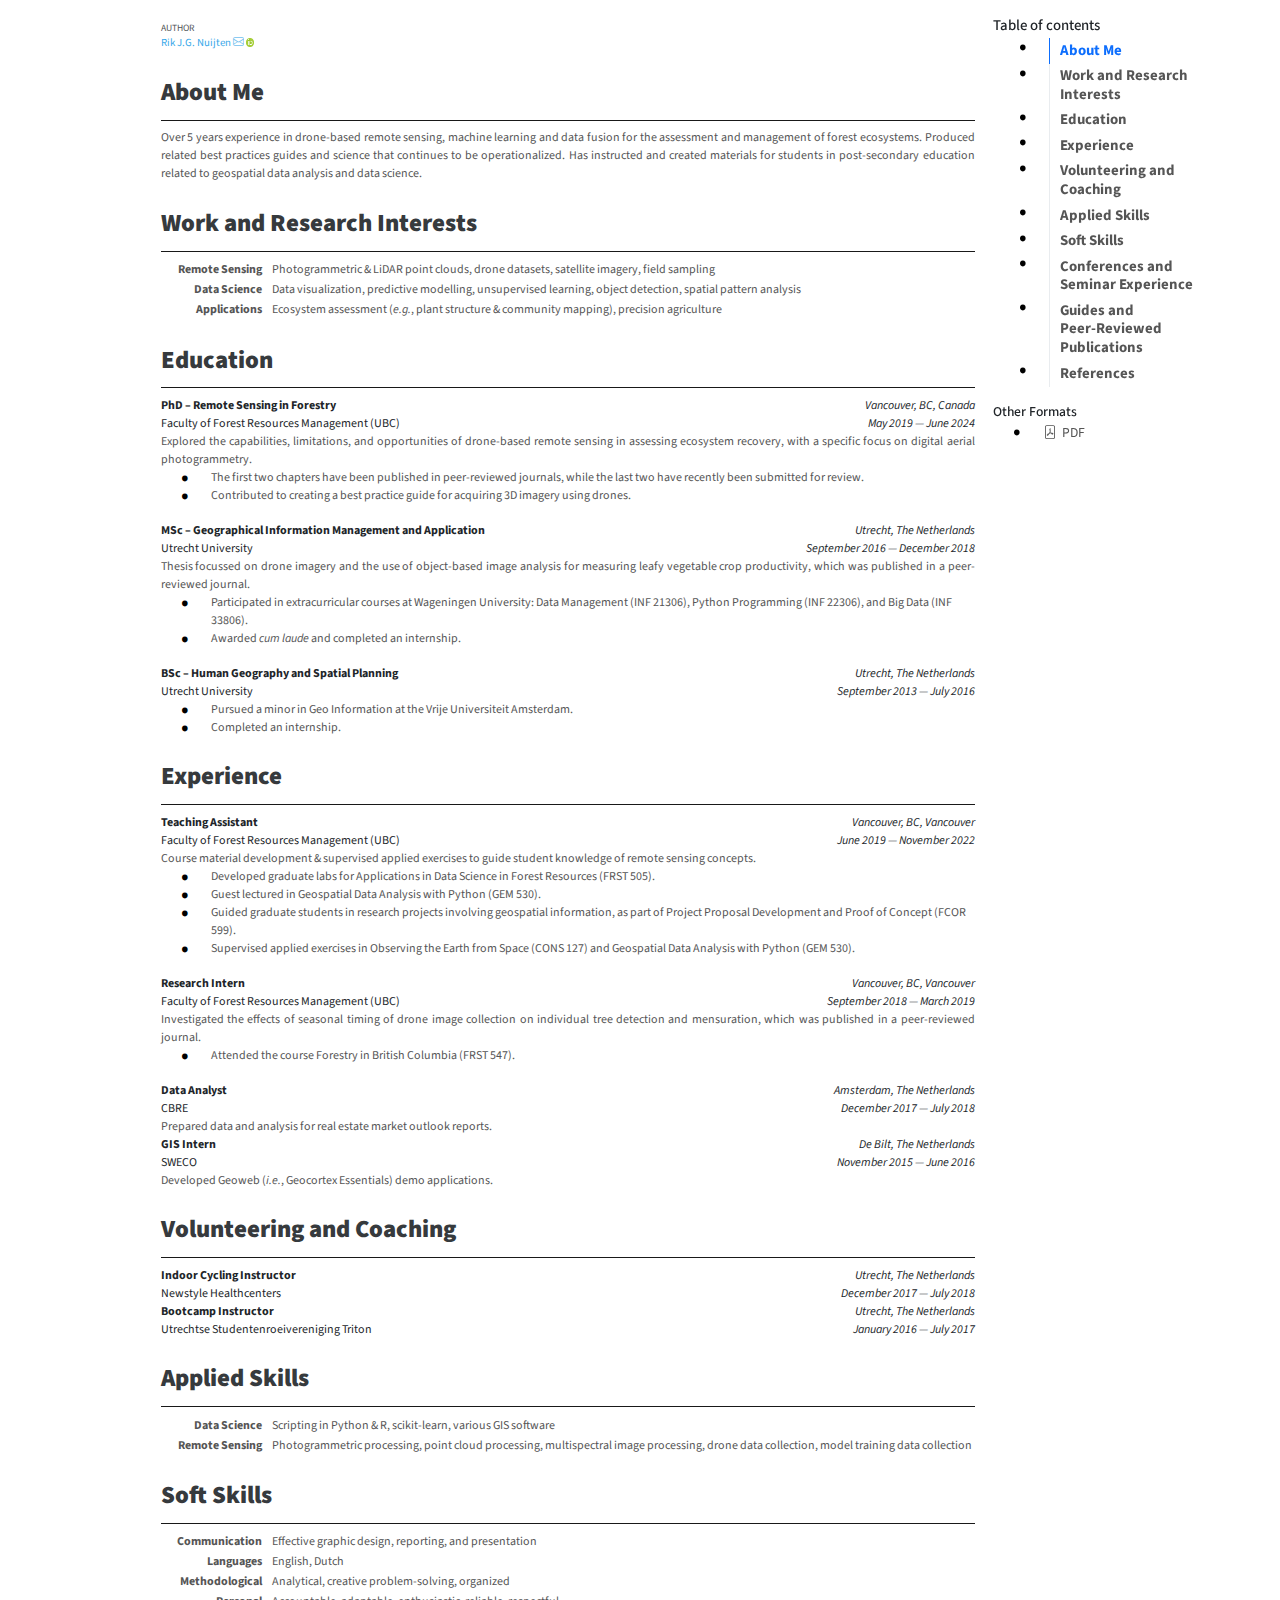
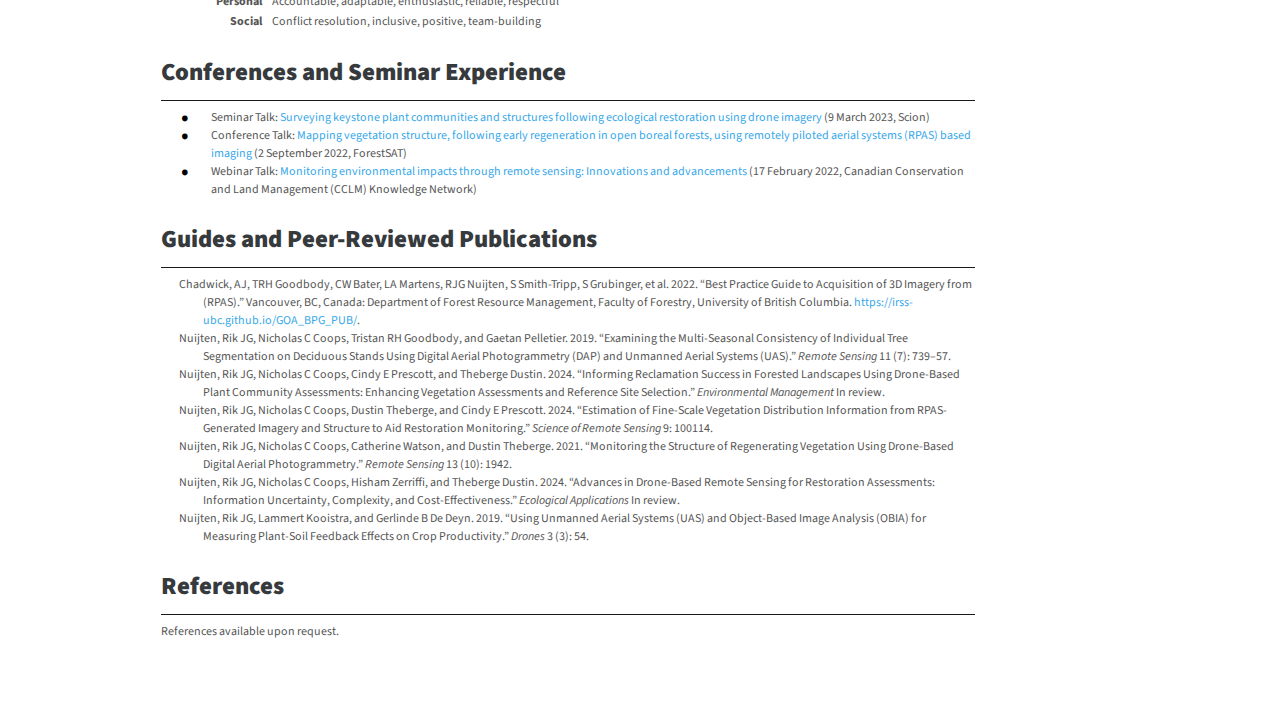
==== docs/index.html @ 220b3ab0 "Publish to Github Pages" ====
<!DOCTYPE html>
<html xmlns="http://www.w3.org/1999/xhtml" lang="en" xml:lang="en"><head>

<meta charset="utf-8">
<meta name="generator" content="quarto-1.4.551">

<meta name="viewport" content="width=device-width, initial-scale=1.0, user-scalable=yes">

<meta name="author" content="Rik J.G. Nuijten">

<title>Curriculum Vitae</title>
<style>
code{white-space: pre-wrap;}
span.smallcaps{font-variant: small-caps;}
div.columns{display: flex; gap: min(4vw, 1.5em);}
div.column{flex: auto; overflow-x: auto;}
div.hanging-indent{margin-left: 1.5em; text-indent: -1.5em;}
ul.task-list{list-style: none;}
ul.task-list li input[type="checkbox"] {
  width: 0.8em;
  margin: 0 0.8em 0.2em -1em; /* quarto-specific, see https://github.com/quarto-dev/quarto-cli/issues/4556 */ 
  vertical-align: middle;
}
/* CSS for citations */
div.csl-bib-body { }
div.csl-entry {
  clear: both;
  margin-bottom: 0em;
}
.hanging-indent div.csl-entry {
  margin-left:2em;
  text-indent:-2em;
}
div.csl-left-margin {
  min-width:2em;
  float:left;
}
div.csl-right-inline {
  margin-left:2em;
  padding-left:1em;
}
div.csl-indent {
  margin-left: 2em;
}</style>


<script src="index_files/libs/clipboard/clipboard.min.js"></script>
<script src="index_files/libs/quarto-html/quarto.js"></script>
<script src="index_files/libs/quarto-html/popper.min.js"></script>
<script src="index_files/libs/quarto-html/tippy.umd.min.js"></script>
<script src="index_files/libs/quarto-html/anchor.min.js"></script>
<link href="index_files/libs/quarto-html/tippy.css" rel="stylesheet">
<link href="index_files/libs/quarto-html/quarto-syntax-highlighting.css" rel="stylesheet" id="quarto-text-highlighting-styles">
<script src="index_files/libs/bootstrap/bootstrap.min.js"></script>
<link href="index_files/libs/bootstrap/bootstrap-icons.css" rel="stylesheet">
<link href="index_files/libs/bootstrap/bootstrap.min.css" rel="stylesheet" id="quarto-bootstrap" data-mode="light">


<link rel="stylesheet" href="cv.css">
</head>

<body>

<div id="quarto-content" class="page-columns page-rows-contents page-layout-article">
<div id="quarto-margin-sidebar" class="sidebar margin-sidebar">
  <nav id="TOC" role="doc-toc" class="toc-active">
    <h2 id="toc-title">Table of contents</h2>
   
  <ul>
  <li><a href="#about-me" id="toc-about-me" class="nav-link active" data-scroll-target="#about-me"><strong>About Me</strong></a></li>
  <li><a href="#work-and-research-interests" id="toc-work-and-research-interests" class="nav-link" data-scroll-target="#work-and-research-interests"><strong>Work and Research Interests</strong></a></li>
  <li><a href="#education" id="toc-education" class="nav-link" data-scroll-target="#education"><strong>Education</strong></a></li>
  <li><a href="#experience" id="toc-experience" class="nav-link" data-scroll-target="#experience"><strong>Experience</strong></a></li>
  <li><a href="#volunteering-and-coaching" id="toc-volunteering-and-coaching" class="nav-link" data-scroll-target="#volunteering-and-coaching"><strong>Volunteering and Coaching</strong></a></li>
  <li><a href="#applied-skills" id="toc-applied-skills" class="nav-link" data-scroll-target="#applied-skills"><strong>Applied Skills</strong></a></li>
  <li><a href="#soft-skills" id="toc-soft-skills" class="nav-link" data-scroll-target="#soft-skills"><strong>Soft Skills</strong></a></li>
  <li><a href="#conferences-and-seminar-experience" id="toc-conferences-and-seminar-experience" class="nav-link" data-scroll-target="#conferences-and-seminar-experience"><strong>Conferences and Seminar Experience</strong></a></li>
  <li><a href="#guides-and-peerreviewed-publications" id="toc-guides-and-peerreviewed-publications" class="nav-link" data-scroll-target="#guides-and-peerreviewed-publications"><strong>Guides and Peer‑Reviewed Publications</strong></a></li>
  <li><a href="#references" id="toc-references" class="nav-link" data-scroll-target="#references"><strong>References</strong></a></li>
  </ul>
<div class="quarto-alternate-formats"><h2>Other Formats</h2><ul><li><a href="index.pdf"><i class="bi bi-file-pdf"></i>PDF</a></li></ul></div></nav>
</div>
<main class="content" id="quarto-document-content">

<header id="title-block-header" class="quarto-title-block default">
<div class="quarto-title">
<h1 class="title">Curriculum Vitae</h1>
</div>



<div class="quarto-title-meta">

    <div>
    <div class="quarto-title-meta-heading">Author</div>
    <div class="quarto-title-meta-contents">
             <p><a href="https://www.linkedin.com/in/rik-nuijten/">Rik J.G. Nuijten</a> <a href="mailto:riknuijten@live.nl" class="quarto-title-author-email"><i class="bi bi-envelope"></i></a> <a href="https://orcid.org/0000-0003-3474-2224" class="quarto-title-author-orcid"> <img src="[data-uri]"></a></p>
          </div>
  </div>
    
  
    
  </div>
  


</header>


<div class="print-only contact-block">
<p><img src="svg//email.svg" alt="Email" style="height:10px;"> <a href="mailto:riknuijten@live.nl">riknuijten@live.nl</a> <span style="margin: 0 5px;">|</span> <img src="svg//phone.svg" alt="Phone" style="height:10px;"> +31 655773010 <span style="margin: 0 5px;">|</span> <img src="svg//orcid.svg" alt="ORCID" style="height:10px;"> <a href="https://orcid.org/0000-0003-3474-2224">0000-0003-3474-2224</a> <span style="margin: 0 5px;">|</span> <img src="svg//linkedin.svg" alt="LinkedIn" style="height:10px;"> <a href="https://www.linkedin.com/in/rik-nuijten/">rik-nuijten</a></p>
</div>
<section id="about-me" class="level3">
<h3 class="anchored" data-anchor-id="about-me"><strong>About Me</strong></h3>
<p><span style="color:#555555;">Over 5 years experience in drone-based remote sensing, machine learning and data fusion for the assessment and management of forest ecosystems. Produced related best practices guides and science that continues to be operationalized. Has instructed and created materials for students in post-secondary education related to geospatial data analysis and data science.</span></p>
</section>
<section id="work-and-research-interests" class="level3">
<h3 class="anchored" data-anchor-id="work-and-research-interests"><strong>Work and Research Interests</strong></h3>
<table>
<colgroup>
<col style="width: 110px;">
<col style="width: auto;">
</colgroup>
<tbody><tr>
<td>
<strong>Remote Sensing</strong>&nbsp;&nbsp;&nbsp;&nbsp;
</td>
<td>
Photogrammetric &amp; LiDAR point clouds, drone datasets, satellite imagery, field sampling
</td>
</tr>
<tr>
<td>
<strong>Data Science</strong>&nbsp;&nbsp;&nbsp;&nbsp;
</td>
<td>
Data visualization, predictive modelling, unsupervised learning, object detection, spatial pattern analysis
</td>
</tr>
<tr>
<td>
<strong>Applications</strong>&nbsp;&nbsp;&nbsp;&nbsp;
</td>
<td>
Ecosystem assessment (<em>e.g.</em>, plant structure &amp; community mapping), precision agriculture
</td>
</tr>
</tbody></table>
</section>
<section id="education" class="level3">
<h3 class="anchored" data-anchor-id="education"><strong>Education</strong></h3>
<p><strong>PhD – Remote Sensing in Forestry</strong> <span class="cvloc"><em>Vancouver, BC, Canada</em></span> <br> Faculty of Forest Resources Management (UBC) <span class="cvdate"><em>May 2019 — June 2024</em></span></p>
<p><span style="color:#555555;">Explored the capabilities, limitations, and opportunities of drone-based remote sensing in assessing ecosystem recovery, with a specific focus on digital aerial photogrammetry.</span></p>
<ul>
<li>The first two chapters have been published in peer-reviewed journals, while the last two have recently been submitted for review.</li>
<li>Contributed to creating a best practice guide for acquiring 3D imagery using drones.</li>
</ul>
<p><strong>MSc – Geographical Information Management and Application</strong> <span class="cvloc"><em>Utrecht, The Netherlands</em></span> <br> Utrecht University <span class="cvdate"><em>September 2016 — December 2018</em></span></p>
<p><span style="color:#555555;">Thesis focussed on drone imagery and the use of object-based image analysis for measuring leafy vegetable crop productivity, which was published in a peer-reviewed journal.</span></p>
<ul>
<li>Participated in extracurricular courses at Wageningen University: Data Management (INF 21306), Python Programming (INF 22306), and Big Data (INF 33806).</li>
<li>Awarded <em>cum laude</em> and completed an internship.</li>
</ul>
<p><strong>BSc – Human Geography and Spatial Planning</strong> <span class="cvloc"><em>Utrecht, The Netherlands</em></span><br> Utrecht University <span class="cvdate"><em>September 2013 — July 2016</em></span></p>
<ul>
<li>Pursued a minor in Geo Information at the Vrije Universiteit Amsterdam.</li>
<li>Completed an internship.</li>
</ul>
</section>
<section id="experience" class="level3" style="page-break-before: always">
<h3 style="page-break-before: always" class="anchored" data-anchor-id="experience"><strong>Experience</strong></h3>
<p><strong>Teaching Assistant</strong> <span class="cvloc"><em>Vancouver, BC, Vancouver</em></span> <br> Faculty of Forest Resources Management (UBC) <span class="cvdate"><em>June 2019 — November 2022</em></span></p>
<p><span style="color:#555555;">Course material development &amp; supervised applied exercises to guide student knowledge of remote sensing concepts.</span></p>
<ul>
<li>Developed graduate labs for Applications in Data Science in Forest Resources (FRST 505).</li>
<li>Guest lectured in Geospatial Data Analysis with Python (GEM 530).</li>
<li>Guided graduate students in research projects involving geospatial information, as part of Project Proposal Development and Proof of Concept (FCOR 599).</li>
<li>Supervised applied exercises in Observing the Earth from Space (CONS 127) and Geospatial Data Analysis with Python (GEM 530).</li>
</ul>
<p><strong>Research Intern</strong> <span class="cvloc"><em>Vancouver, BC, Vancouver</em></span> <br> Faculty of Forest Resources Management (UBC) <span class="cvdate"><em>September 2018 — March 2019</em></span></p>
<p><span style="color:#555555;">Investigated the effects of seasonal timing of drone image collection on individual tree detection and mensuration, which was published in a peer-reviewed journal.</span></p>
<ul>
<li>Attended the course Forestry in British Columbia (FRST 547).</li>
</ul>
<p><strong>Data Analyst</strong> <span class="cvloc"><em>Amsterdam, The Netherlands</em></span> <br> CBRE <span class="cvdate"><em>December 2017 — July 2018</em></span></p>
<p><span style="color:#555555;">Prepared data and analysis for real estate market outlook reports.</span></p>
<p><strong>GIS Intern</strong> <span class="cvloc"><em>De Bilt, The Netherlands</em></span> <br> SWECO <span class="cvdate"><em>November 2015 — June 2016</em></span></p>
<p><span style="color:#555555;">Developed Geoweb (<em>i.e.</em>, Geocortex Essentials) demo applications.</span></p>
</section>
<section id="volunteering-and-coaching" class="level3">
<h3 class="anchored" data-anchor-id="volunteering-and-coaching"><strong>Volunteering and Coaching</strong></h3>
<p><strong>Indoor Cycling Instructor</strong> <span class="cvloc"><em>Utrecht, The Netherlands</em></span> <br> Newstyle Healthcenters <span class="cvdate"><em>December 2017 — July 2018</em></span></p>
<p><strong>Bootcamp Instructor</strong> <span class="cvloc"><em>Utrecht, The Netherlands</em></span> <br> Utrechtse Studentenroeivereniging Triton <span class="cvdate"><em>January 2016 — July 2017</em></span></p>
</section>
<section id="applied-skills" class="level3">
<h3 class="anchored" data-anchor-id="applied-skills"><strong>Applied Skills</strong></h3>
<table>
<colgroup>
<col style="width: 110px;">
<col style="width: auto;">
</colgroup>
<tbody><tr>
<td>
<strong>Data Science</strong>&nbsp;&nbsp;&nbsp;&nbsp;
</td>
<td>
Scripting in Python &amp; R, scikit-learn, various GIS software
</td>
</tr>
<tr>
<td>
<strong>Remote Sensing</strong>&nbsp;&nbsp;&nbsp;&nbsp;
</td>
<td>
Photogrammetric processing, point cloud processing, multispectral image processing, drone data collection, model training data collection
</td>
</tr>
</tbody></table>
</section>
<section id="soft-skills" class="level3">
<h3 class="anchored" data-anchor-id="soft-skills"><strong>Soft Skills</strong></h3>
<table>
<colgroup>
<col style="width: 110px;">
<col style="width: auto;">
</colgroup>
<tbody><tr>
<td>
<strong>Communication</strong>&nbsp;&nbsp;&nbsp;&nbsp;
</td>
<td>
Effective graphic design, reporting, and presentation
</td>
</tr>
<tr>
<td>
<strong>Languages</strong>&nbsp;&nbsp;&nbsp;&nbsp;
</td>
<td>
English, Dutch
</td>
</tr>
<tr>
<td>
<strong>Methodological</strong>&nbsp;&nbsp;&nbsp;&nbsp;
</td>
<td>
Analytical, creative problem-solving, organized
</td>
</tr>
<tr>
<td>
<strong>Personal</strong>&nbsp;&nbsp;&nbsp;&nbsp;
</td>
<td>
Accountable, adaptable, enthusiastic, reliable, respectful
</td>
</tr>
<tr>
<td>
<strong>Social</strong>&nbsp;&nbsp;&nbsp;&nbsp;
</td>
<td>
Conflict resolution, inclusive, positive, team-building
</td>
</tr>
</tbody></table>
</section>
<section id="conferences-and-seminar-experience" class="level3" style="page-break-before: always">
<h3 style="page-break-before: always" class="anchored" data-anchor-id="conferences-and-seminar-experience"><strong>Conferences and Seminar Experience</strong></h3>
<ul>
<li>Seminar Talk: <a href="">Surveying keystone plant communities and structures following ecological restoration using drone imagery</a> (9 March 2023, Scion)</li>
<li>Conference Talk: <a href="https://lcluc.umd.edu/sites/default/files/9th%20ForestSAT%202022%20Conference%20Berlin%2C%20Germany%20-%20ConfTool%20Pro%20Printout.pdf">Mapping vegetation structure, following early regeneration in open boreal forests, using remotely piloted aerial systems (RPAS) based imaging</a> (2 September 2022, ForestSAT)</li>
<li>Webinar Talk: <a href="https://www.cclmportal.ca/resource/cclm-webinar-monitoring-environmental-impacts-through-remote-sensing-innovations-and">Monitoring environmental impacts through remote sensing: Innovations and advancements</a> (17 February 2022, Canadian Conservation and Land Management (CCLM) Knowledge Network)</li>
</ul>
</section>
<section id="guides-and-peerreviewed-publications" class="level3">
<h3 class="anchored" data-anchor-id="guides-and-peerreviewed-publications"><strong>Guides and Peer‑Reviewed Publications</strong></h3>
<div id="refs" class="references csl-bib-body hanging-indent" data-entry-spacing="0" role="list">
<div id="ref-chadwick_best_2022" class="csl-entry" role="listitem">
Chadwick, AJ, TRH Goodbody, CW Bater, LA Martens, RJG Nuijten, S Smith-Tripp, S Grubinger, et al. 2022. <span>“Best Practice Guide to Acquisition of 3D Imagery from (RPAS).”</span> Vancouver, BC, Canada: Department of Forest Resource Management, Faculty of Forestry, University of British Columbia. <a href="https://irss-ubc.github.io/GOA_BPG_PUB/">https://irss-ubc.github.io/GOA_BPG_PUB/</a>.
</div>
<div id="ref-nuijten_examining_2019" class="csl-entry" role="listitem">
Nuijten, Rik JG, Nicholas C Coops, Tristan RH Goodbody, and Gaetan Pelletier. 2019. <span>“Examining the Multi-Seasonal Consistency of Individual Tree Segmentation on Deciduous Stands Using Digital Aerial Photogrammetry (DAP) and Unmanned Aerial Systems (UAS).”</span> <em>Remote Sensing</em> 11 (7): 739–57.
</div>
<div id="ref-nuijten_informing_2024" class="csl-entry" role="listitem">
Nuijten, Rik JG, Nicholas C Coops, Cindy E Prescott, and Theberge Dustin. 2024. <span>“Informing Reclamation Success in Forested Landscapes Using Drone-Based Plant Community Assessments: Enhancing Vegetation Assessments and Reference Site Selection.”</span> <em>Environmental Management</em> In review.
</div>
<div id="ref-nuijten_estimation_2024" class="csl-entry" role="listitem">
Nuijten, Rik JG, Nicholas C Coops, Dustin Theberge, and Cindy E Prescott. 2024. <span>“Estimation of Fine-Scale Vegetation Distribution Information from RPAS-Generated Imagery and Structure to Aid Restoration Monitoring.”</span> <em>Science of Remote Sensing</em> 9: 100114.
</div>
<div id="ref-nuijten_monitoring_2021" class="csl-entry" role="listitem">
Nuijten, Rik JG, Nicholas C Coops, Catherine Watson, and Dustin Theberge. 2021. <span>“Monitoring the Structure of Regenerating Vegetation Using Drone-Based Digital Aerial Photogrammetry.”</span> <em>Remote Sensing</em> 13 (10): 1942.
</div>
<div id="ref-nuijten_advances_2024" class="csl-entry" role="listitem">
Nuijten, Rik JG, Nicholas C Coops, Hisham Zerriffi, and Theberge Dustin. 2024. <span>“Advances in Drone-Based Remote Sensing for Restoration Assessments: Information Uncertainty, Complexity, and Cost-Effectiveness.”</span> <em>Ecological Applications</em> In review.
</div>
<div id="ref-nuijten_using_2019" class="csl-entry" role="listitem">
Nuijten, Rik JG, Lammert Kooistra, and Gerlinde B De Deyn. 2019. <span>“Using Unmanned Aerial Systems (UAS) and Object-Based Image Analysis (OBIA) for Measuring Plant-Soil Feedback Effects on Crop Productivity.”</span> <em>Drones</em> 3 (3): 54.
</div>
</div>
</section>
<section id="references" class="level3">
<h3 class="anchored" data-anchor-id="references"><strong>References</strong></h3>
<p><span style="color:#555555;">References available upon request.</span></p>
</section>

</main>
<!-- /main column -->
<script id="quarto-html-after-body" type="application/javascript">
window.document.addEventListener("DOMContentLoaded", function (event) {
  const toggleBodyColorMode = (bsSheetEl) => {
    const mode = bsSheetEl.getAttribute("data-mode");
    const bodyEl = window.document.querySelector("body");
    if (mode === "dark") {
      bodyEl.classList.add("quarto-dark");
      bodyEl.classList.remove("quarto-light");
    } else {
      bodyEl.classList.add("quarto-light");
      bodyEl.classList.remove("quarto-dark");
    }
  }
  const toggleBodyColorPrimary = () => {
    const bsSheetEl = window.document.querySelector("link#quarto-bootstrap");
    if (bsSheetEl) {
      toggleBodyColorMode(bsSheetEl);
    }
  }
  toggleBodyColorPrimary();  
  const icon = "";
  const anchorJS = new window.AnchorJS();
  anchorJS.options = {
    placement: 'right',
    icon: icon
  };
  anchorJS.add('.anchored');
  const isCodeAnnotation = (el) => {
    for (const clz of el.classList) {
      if (clz.startsWith('code-annotation-')) {                     
        return true;
      }
    }
    return false;
  }
  const clipboard = new window.ClipboardJS('.code-copy-button', {
    text: function(trigger) {
      const codeEl = trigger.previousElementSibling.cloneNode(true);
      for (const childEl of codeEl.children) {
        if (isCodeAnnotation(childEl)) {
          childEl.remove();
        }
      }
      return codeEl.innerText;
    }
  });
  clipboard.on('success', function(e) {
    // button target
    const button = e.trigger;
    // don't keep focus
    button.blur();
    // flash "checked"
    button.classList.add('code-copy-button-checked');
    var currentTitle = button.getAttribute("title");
    button.setAttribute("title", "Copied!");
    let tooltip;
    if (window.bootstrap) {
      button.setAttribute("data-bs-toggle", "tooltip");
      button.setAttribute("data-bs-placement", "left");
      button.setAttribute("data-bs-title", "Copied!");
      tooltip = new bootstrap.Tooltip(button, 
        { trigger: "manual", 
          customClass: "code-copy-button-tooltip",
          offset: [0, -8]});
      tooltip.show();    
    }
    setTimeout(function() {
      if (tooltip) {
        tooltip.hide();
        button.removeAttribute("data-bs-title");
        button.removeAttribute("data-bs-toggle");
        button.removeAttribute("data-bs-placement");
      }
      button.setAttribute("title", currentTitle);
      button.classList.remove('code-copy-button-checked');
    }, 1000);
    // clear code selection
    e.clearSelection();
  });
    var localhostRegex = new RegExp(/^(?:http|https):\/\/localhost\:?[0-9]*\//);
    var mailtoRegex = new RegExp(/^mailto:/);
      var filterRegex = new RegExp('/' + window.location.host + '/');
    var isInternal = (href) => {
        return filterRegex.test(href) || localhostRegex.test(href) || mailtoRegex.test(href);
    }
    // Inspect non-navigation links and adorn them if external
 	var links = window.document.querySelectorAll('a[href]:not(.nav-link):not(.navbar-brand):not(.toc-action):not(.sidebar-link):not(.sidebar-item-toggle):not(.pagination-link):not(.no-external):not([aria-hidden]):not(.dropdown-item):not(.quarto-navigation-tool)');
    for (var i=0; i<links.length; i++) {
      const link = links[i];
      if (!isInternal(link.href)) {
        // undo the damage that might have been done by quarto-nav.js in the case of
        // links that we want to consider external
        if (link.dataset.originalHref !== undefined) {
          link.href = link.dataset.originalHref;
        }
      }
    }
  function tippyHover(el, contentFn, onTriggerFn, onUntriggerFn) {
    const config = {
      allowHTML: true,
      maxWidth: 500,
      delay: 100,
      arrow: false,
      appendTo: function(el) {
          return el.parentElement;
      },
      interactive: true,
      interactiveBorder: 10,
      theme: 'quarto',
      placement: 'bottom-start',
    };
    if (contentFn) {
      config.content = contentFn;
    }
    if (onTriggerFn) {
      config.onTrigger = onTriggerFn;
    }
    if (onUntriggerFn) {
      config.onUntrigger = onUntriggerFn;
    }
    window.tippy(el, config); 
  }
  const noterefs = window.document.querySelectorAll('a[role="doc-noteref"]');
  for (var i=0; i<noterefs.length; i++) {
    const ref = noterefs[i];
    tippyHover(ref, function() {
      // use id or data attribute instead here
      let href = ref.getAttribute('data-footnote-href') || ref.getAttribute('href');
      try { href = new URL(href).hash; } catch {}
      const id = href.replace(/^#\/?/, "");
      const note = window.document.getElementById(id);
      if (note) {
        return note.innerHTML;
      } else {
        return "";
      }
    });
  }
  const xrefs = window.document.querySelectorAll('a.quarto-xref');
  const processXRef = (id, note) => {
    // Strip column container classes
    const stripColumnClz = (el) => {
      el.classList.remove("page-full", "page-columns");
      if (el.children) {
        for (const child of el.children) {
          stripColumnClz(child);
        }
      }
    }
    stripColumnClz(note)
    if (id === null || id.startsWith('sec-')) {
      // Special case sections, only their first couple elements
      const container = document.createElement("div");
      if (note.children && note.children.length > 2) {
        container.appendChild(note.children[0].cloneNode(true));
        for (let i = 1; i < note.children.length; i++) {
          const child = note.children[i];
          if (child.tagName === "P" && child.innerText === "") {
            continue;
          } else {
            container.appendChild(child.cloneNode(true));
            break;
          }
        }
        if (window.Quarto?.typesetMath) {
          window.Quarto.typesetMath(container);
        }
        return container.innerHTML
      } else {
        if (window.Quarto?.typesetMath) {
          window.Quarto.typesetMath(note);
        }
        return note.innerHTML;
      }
    } else {
      // Remove any anchor links if they are present
      const anchorLink = note.querySelector('a.anchorjs-link');
      if (anchorLink) {
        anchorLink.remove();
      }
      if (window.Quarto?.typesetMath) {
        window.Quarto.typesetMath(note);
      }
      // TODO in 1.5, we should make sure this works without a callout special case
      if (note.classList.contains("callout")) {
        return note.outerHTML;
      } else {
        return note.innerHTML;
      }
    }
  }
  for (var i=0; i<xrefs.length; i++) {
    const xref = xrefs[i];
    tippyHover(xref, undefined, function(instance) {
      instance.disable();
      let url = xref.getAttribute('href');
      let hash = undefined; 
      if (url.startsWith('#')) {
        hash = url;
      } else {
        try { hash = new URL(url).hash; } catch {}
      }
      if (hash) {
        const id = hash.replace(/^#\/?/, "");
        const note = window.document.getElementById(id);
        if (note !== null) {
          try {
            const html = processXRef(id, note.cloneNode(true));
            instance.setContent(html);
          } finally {
            instance.enable();
            instance.show();
          }
        } else {
          // See if we can fetch this
          fetch(url.split('#')[0])
          .then(res => res.text())
          .then(html => {
            const parser = new DOMParser();
            const htmlDoc = parser.parseFromString(html, "text/html");
            const note = htmlDoc.getElementById(id);
            if (note !== null) {
              const html = processXRef(id, note);
              instance.setContent(html);
            } 
          }).finally(() => {
            instance.enable();
            instance.show();
          });
        }
      } else {
        // See if we can fetch a full url (with no hash to target)
        // This is a special case and we should probably do some content thinning / targeting
        fetch(url)
        .then(res => res.text())
        .then(html => {
          const parser = new DOMParser();
          const htmlDoc = parser.parseFromString(html, "text/html");
          const note = htmlDoc.querySelector('main.content');
          if (note !== null) {
            // This should only happen for chapter cross references
            // (since there is no id in the URL)
            // remove the first header
            if (note.children.length > 0 && note.children[0].tagName === "HEADER") {
              note.children[0].remove();
            }
            const html = processXRef(null, note);
            instance.setContent(html);
          } 
        }).finally(() => {
          instance.enable();
          instance.show();
        });
      }
    }, function(instance) {
    });
  }
      let selectedAnnoteEl;
      const selectorForAnnotation = ( cell, annotation) => {
        let cellAttr = 'data-code-cell="' + cell + '"';
        let lineAttr = 'data-code-annotation="' +  annotation + '"';
        const selector = 'span[' + cellAttr + '][' + lineAttr + ']';
        return selector;
      }
      const selectCodeLines = (annoteEl) => {
        const doc = window.document;
        const targetCell = annoteEl.getAttribute("data-target-cell");
        const targetAnnotation = annoteEl.getAttribute("data-target-annotation");
        const annoteSpan = window.document.querySelector(selectorForAnnotation(targetCell, targetAnnotation));
        const lines = annoteSpan.getAttribute("data-code-lines").split(",");
        const lineIds = lines.map((line) => {
          return targetCell + "-" + line;
        })
        let top = null;
        let height = null;
        let parent = null;
        if (lineIds.length > 0) {
            //compute the position of the single el (top and bottom and make a div)
            const el = window.document.getElementById(lineIds[0]);
            top = el.offsetTop;
            height = el.offsetHeight;
            parent = el.parentElement.parentElement;
          if (lineIds.length > 1) {
            const lastEl = window.document.getElementById(lineIds[lineIds.length - 1]);
            const bottom = lastEl.offsetTop + lastEl.offsetHeight;
            height = bottom - top;
          }
          if (top !== null && height !== null && parent !== null) {
            // cook up a div (if necessary) and position it 
            let div = window.document.getElementById("code-annotation-line-highlight");
            if (div === null) {
              div = window.document.createElement("div");
              div.setAttribute("id", "code-annotation-line-highlight");
              div.style.position = 'absolute';
              parent.appendChild(div);
            }
            div.style.top = top - 2 + "px";
            div.style.height = height + 4 + "px";
            div.style.left = 0;
            let gutterDiv = window.document.getElementById("code-annotation-line-highlight-gutter");
            if (gutterDiv === null) {
              gutterDiv = window.document.createElement("div");
              gutterDiv.setAttribute("id", "code-annotation-line-highlight-gutter");
              gutterDiv.style.position = 'absolute';
              const codeCell = window.document.getElementById(targetCell);
              const gutter = codeCell.querySelector('.code-annotation-gutter');
              gutter.appendChild(gutterDiv);
            }
            gutterDiv.style.top = top - 2 + "px";
            gutterDiv.style.height = height + 4 + "px";
          }
          selectedAnnoteEl = annoteEl;
        }
      };
      const unselectCodeLines = () => {
        const elementsIds = ["code-annotation-line-highlight", "code-annotation-line-highlight-gutter"];
        elementsIds.forEach((elId) => {
          const div = window.document.getElementById(elId);
          if (div) {
            div.remove();
          }
        });
        selectedAnnoteEl = undefined;
      };
        // Handle positioning of the toggle
    window.addEventListener(
      "resize",
      throttle(() => {
        elRect = undefined;
        if (selectedAnnoteEl) {
          selectCodeLines(selectedAnnoteEl);
        }
      }, 10)
    );
    function throttle(fn, ms) {
    let throttle = false;
    let timer;
      return (...args) => {
        if(!throttle) { // first call gets through
            fn.apply(this, args);
            throttle = true;
        } else { // all the others get throttled
            if(timer) clearTimeout(timer); // cancel #2
            timer = setTimeout(() => {
              fn.apply(this, args);
              timer = throttle = false;
            }, ms);
        }
      };
    }
      // Attach click handler to the DT
      const annoteDls = window.document.querySelectorAll('dt[data-target-cell]');
      for (const annoteDlNode of annoteDls) {
        annoteDlNode.addEventListener('click', (event) => {
          const clickedEl = event.target;
          if (clickedEl !== selectedAnnoteEl) {
            unselectCodeLines();
            const activeEl = window.document.querySelector('dt[data-target-cell].code-annotation-active');
            if (activeEl) {
              activeEl.classList.remove('code-annotation-active');
            }
            selectCodeLines(clickedEl);
            clickedEl.classList.add('code-annotation-active');
          } else {
            // Unselect the line
            unselectCodeLines();
            clickedEl.classList.remove('code-annotation-active');
          }
        });
      }
  const findCites = (el) => {
    const parentEl = el.parentElement;
    if (parentEl) {
      const cites = parentEl.dataset.cites;
      if (cites) {
        return {
          el,
          cites: cites.split(' ')
        };
      } else {
        return findCites(el.parentElement)
      }
    } else {
      return undefined;
    }
  };
  var bibliorefs = window.document.querySelectorAll('a[role="doc-biblioref"]');
  for (var i=0; i<bibliorefs.length; i++) {
    const ref = bibliorefs[i];
    const citeInfo = findCites(ref);
    if (citeInfo) {
      tippyHover(citeInfo.el, function() {
        var popup = window.document.createElement('div');
        citeInfo.cites.forEach(function(cite) {
          var citeDiv = window.document.createElement('div');
          citeDiv.classList.add('hanging-indent');
          citeDiv.classList.add('csl-entry');
          var biblioDiv = window.document.getElementById('ref-' + cite);
          if (biblioDiv) {
            citeDiv.innerHTML = biblioDiv.innerHTML;
          }
          popup.appendChild(citeDiv);
        });
        return popup.innerHTML;
      });
    }
  }
});
</script>
</div> <!-- /content -->




</body></html>
---- docs/index_files/libs/quarto-html/tippy.css ----
.tippy-box[data-animation=fade][data-state=hidden]{opacity:0}[data-tippy-root]{max-width:calc(100vw - 10px)}.tippy-box{position:relative;background-color:#333;color:#fff;border-radius:4px;font-size:14px;line-height:1.4;white-space:normal;outline:0;transition-property:transform,visibility,opacity}.tippy-box[data-placement^=top]>.tippy-arrow{bottom:0}.tippy-box[data-placement^=top]>.tippy-arrow:before{bottom:-7px;left:0;border-width:8px 8px 0;border-top-color:initial;transform-origin:center top}.tippy-box[data-placement^=bottom]>.tippy-arrow{top:0}.tippy-box[data-placement^=bottom]>.tippy-arrow:before{top:-7px;left:0;border-width:0 8px 8px;border-bottom-color:initial;transform-origin:center bottom}.tippy-box[data-placement^=left]>.tippy-arrow{right:0}.tippy-box[data-placement^=left]>.tippy-arrow:before{border-width:8px 0 8px 8px;border-left-color:initial;right:-7px;transform-origin:center left}.tippy-box[data-placement^=right]>.tippy-arrow{left:0}.tippy-box[data-placement^=right]>.tippy-arrow:before{left:-7px;border-width:8px 8px 8px 0;border-right-color:initial;transform-origin:center right}.tippy-box[data-inertia][data-state=visible]{transition-timing-function:cubic-bezier(.54,1.5,.38,1.11)}.tippy-arrow{width:16px;height:16px;color:#333}.tippy-arrow:before{content:"";position:absolute;border-color:transparent;border-style:solid}.tippy-content{position:relative;padding:5px 9px;z-index:1}
---- docs/index_files/libs/quarto-html/quarto-syntax-highlighting.css ----
/* quarto syntax highlight colors */
:root {
  --quarto-hl-ot-color: #003B4F;
  --quarto-hl-at-color: #657422;
  --quarto-hl-ss-color: #20794D;
  --quarto-hl-an-color: #5E5E5E;
  --quarto-hl-fu-color: #4758AB;
  --quarto-hl-st-color: #20794D;
  --quarto-hl-cf-color: #003B4F;
  --quarto-hl-op-color: #5E5E5E;
  --quarto-hl-er-color: #AD0000;
  --quarto-hl-bn-color: #AD0000;
  --quarto-hl-al-color: #AD0000;
  --quarto-hl-va-color: #111111;
  --quarto-hl-bu-color: inherit;
  --quarto-hl-ex-color: inherit;
  --quarto-hl-pp-color: #AD0000;
  --quarto-hl-in-color: #5E5E5E;
  --quarto-hl-vs-color: #20794D;
  --quarto-hl-wa-color: #5E5E5E;
  --quarto-hl-do-color: #5E5E5E;
  --quarto-hl-im-color: #00769E;
  --quarto-hl-ch-color: #20794D;
  --quarto-hl-dt-color: #AD0000;
  --quarto-hl-fl-color: #AD0000;
  --quarto-hl-co-color: #5E5E5E;
  --quarto-hl-cv-color: #5E5E5E;
  --quarto-hl-cn-color: #8f5902;
  --quarto-hl-sc-color: #5E5E5E;
  --quarto-hl-dv-color: #AD0000;
  --quarto-hl-kw-color: #003B4F;
}

/* other quarto variables */
:root {
  --quarto-font-monospace: SFMono-Regular, Menlo, Monaco, Consolas, "Liberation Mono", "Courier New", monospace;
}

pre > code.sourceCode > span {
  color: #003B4F;
}

code span {
  color: #003B4F;
}

code.sourceCode > span {
  color: #003B4F;
}

div.sourceCode,
div.sourceCode pre.sourceCode {
  color: #003B4F;
}

code span.ot {
  color: #003B4F;
  font-style: inherit;
}

code span.at {
  color: #657422;
  font-style: inherit;
}

code span.ss {
  color: #20794D;
  font-style: inherit;
}

code span.an {
  color: #5E5E5E;
  font-style: inherit;
}

code span.fu {
  color: #4758AB;
  font-style: inherit;
}

code span.st {
  color: #20794D;
  font-style: inherit;
}

code span.cf {
  color: #003B4F;
  font-style: inherit;
}

code span.op {
  color: #5E5E5E;
  font-style: inherit;
}

code span.er {
  color: #AD0000;
  font-style: inherit;
}

code span.bn {
  color: #AD0000;
  font-style: inherit;
}

code span.al {
  color: #AD0000;
  font-style: inherit;
}

code span.va {
  color: #111111;
  font-style: inherit;
}

code span.bu {
  font-style: inherit;
}

code span.ex {
  font-style: inherit;
}

code span.pp {
  color: #AD0000;
  font-style: inherit;
}

code span.in {
  color: #5E5E5E;
  font-style: inherit;
}

code span.vs {
  color: #20794D;
  font-style: inherit;
}

code span.wa {
  color: #5E5E5E;
  font-style: italic;
}

code span.do {
  color: #5E5E5E;
  font-style: italic;
}

code span.im {
  color: #00769E;
  font-style: inherit;
}

code span.ch {
  color: #20794D;
  font-style: inherit;
}

code span.dt {
  color: #AD0000;
  font-style: inherit;
}

code span.fl {
  color: #AD0000;
  font-style: inherit;
}

code span.co {
  color: #5E5E5E;
  font-style: inherit;
}

code span.cv {
  color: #5E5E5E;
  font-style: italic;
}

code span.cn {
  color: #8f5902;
  font-style: inherit;
}

code span.sc {
  color: #5E5E5E;
  font-style: inherit;
}

code span.dv {
  color: #AD0000;
  font-style: inherit;
}

code span.kw {
  color: #003B4F;
  font-style: inherit;
}

.prevent-inlining {
  content: "</";
}

/*# sourceMappingURL=debc5d5d77c3f9108843748ff7464032.css.map */
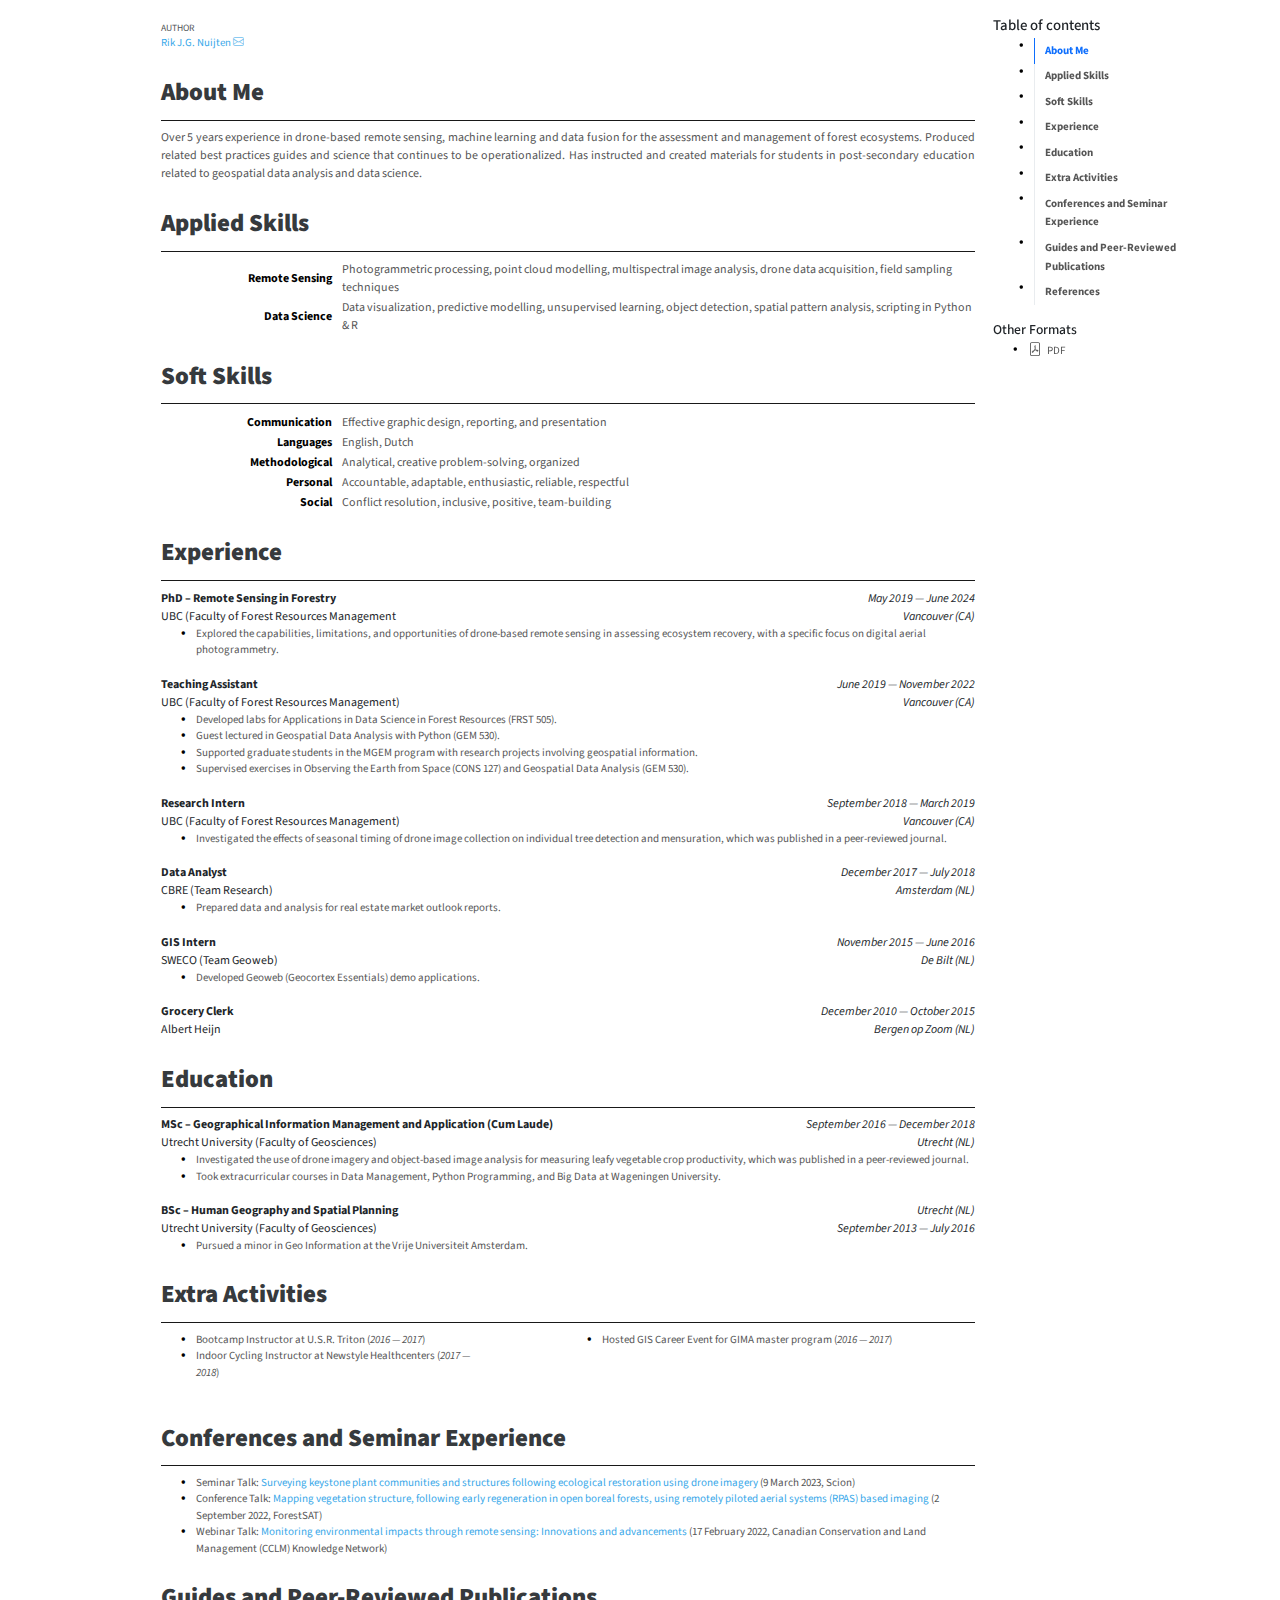
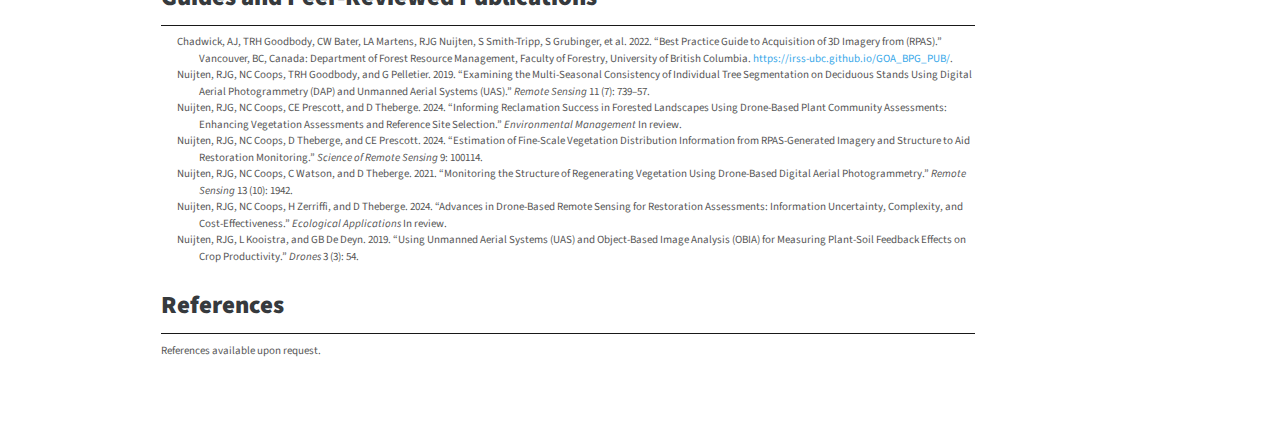
==== commit c3273886: "CV v0.2" ====
--- a/docs/index.html
+++ b/docs/index.html
@@ -68,12 +68,11 @@
    
   <ul>
   <li><a href="#about-me" id="toc-about-me" class="nav-link active" data-scroll-target="#about-me"><strong>About Me</strong></a></li>
-  <li><a href="#work-and-research-interests" id="toc-work-and-research-interests" class="nav-link" data-scroll-target="#work-and-research-interests"><strong>Work and Research Interests</strong></a></li>
-  <li><a href="#education" id="toc-education" class="nav-link" data-scroll-target="#education"><strong>Education</strong></a></li>
-  <li><a href="#experience" id="toc-experience" class="nav-link" data-scroll-target="#experience"><strong>Experience</strong></a></li>
-  <li><a href="#volunteering-and-coaching" id="toc-volunteering-and-coaching" class="nav-link" data-scroll-target="#volunteering-and-coaching"><strong>Volunteering and Coaching</strong></a></li>
   <li><a href="#applied-skills" id="toc-applied-skills" class="nav-link" data-scroll-target="#applied-skills"><strong>Applied Skills</strong></a></li>
   <li><a href="#soft-skills" id="toc-soft-skills" class="nav-link" data-scroll-target="#soft-skills"><strong>Soft Skills</strong></a></li>
+  <li><a href="#experience" id="toc-experience" class="nav-link" data-scroll-target="#experience"><strong>Experience</strong></a></li>
+  <li><a href="#education" id="toc-education" class="nav-link" data-scroll-target="#education"><strong>Education</strong></a></li>
+  <li><a href="#extra-activities" id="toc-extra-activities" class="nav-link" data-scroll-target="#extra-activities"><strong>Extra Activities</strong></a></li>
   <li><a href="#conferences-and-seminar-experience" id="toc-conferences-and-seminar-experience" class="nav-link" data-scroll-target="#conferences-and-seminar-experience"><strong>Conferences and Seminar Experience</strong></a></li>
   <li><a href="#guides-and-peerreviewed-publications" id="toc-guides-and-peerreviewed-publications" class="nav-link" data-scroll-target="#guides-and-peerreviewed-publications"><strong>Guides and Peer‑Reviewed Publications</strong></a></li>
   <li><a href="#references" id="toc-references" class="nav-link" data-scroll-target="#references"><strong>References</strong></a></li>
@@ -94,7 +93,7 @@
     <div>
     <div class="quarto-title-meta-heading">Author</div>
     <div class="quarto-title-meta-contents">
-             <p><a href="https://www.linkedin.com/in/rik-nuijten/">Rik J.G. Nuijten</a> <a href="mailto:riknuijten@live.nl" class="quarto-title-author-email"><i class="bi bi-envelope"></i></a> <a href="https://orcid.org/0000-0003-3474-2224" class="quarto-title-author-orcid"> <img src="[data-uri]"></a></p>
+             <p><a href="https://www.linkedin.com/in/rik-nuijten/">Rik J.G. Nuijten</a> <a href="mailto:riknuijten@live.nl" class="quarto-title-author-email"><i class="bi bi-envelope"></i></a> </p>
           </div>
   </div>
     
@@ -108,111 +107,42 @@
 
 
 <div class="print-only contact-block">
-<p><img src="svg//email.svg" alt="Email" style="height:10px;"> <a href="mailto:riknuijten@live.nl">riknuijten@live.nl</a> <span style="margin: 0 5px;">|</span> <img src="svg//phone.svg" alt="Phone" style="height:10px;"> +31 655773010 <span style="margin: 0 5px;">|</span> <img src="svg//orcid.svg" alt="ORCID" style="height:10px;"> <a href="https://orcid.org/0000-0003-3474-2224">0000-0003-3474-2224</a> <span style="margin: 0 5px;">|</span> <img src="svg//linkedin.svg" alt="LinkedIn" style="height:10px;"> <a href="https://www.linkedin.com/in/rik-nuijten/">rik-nuijten</a></p>
-</div>
-<section id="about-me" class="level3">
+<table style="width: 100%; border-collapse: collapse; margin-bottom: 20px;">
+<tbody><tr>
+<td style="width: 175px; text-align: center; vertical-align: middle; padding-right: 20px; margin: 0; padding: 0;">
+<img src="photo.png" alt="me" style="width: 175px; height: auto;">
+</td>
+<td style="border-bottom: 1px solid #36a7e9; vertical-align: middle; text-align: justify; margin: 0; padding: 0;">
+<span style="font-size: 2em; font-weight: 900; color: black; text-align: center; text-transform: capitalize; display: block;">Rik J.G. Nuijten</span> <br><img src="svg/email.svg" alt="Email" style="height:10px;"><a href="mailto:riknuijten@live.nl">riknuijten@live.nl</a> <span style="margin: 0 2px;">|</span> <img src="svg/phone.svg" alt="Phone" style="height:10px;"><a href="tel:+31655773010">+31-655773010</a> <span style="margin: 0 2px;">|</span> <img src="svg/linkedin.svg" alt="LinkedIn" style="height:10px;"><a href="https://www.linkedin.com/in/rik-nuijten/">rik-nuijten</a> <span style="margin: 0 2px;">|</span> <img src="svg/orcid.svg" alt="ORCID" style="height:10px;"><a href="https://orcid.org/0000-0003-3474-2224">0000-0003-3474-2224</a> <br><br><span style="color:#555555; display: block; margin: 0; padding: 0;">Over 5 years experience in drone-based remote sensing, machine learning and data fusion for the assessment and management of forest ecosystems. Produced related best practices guides and science that continues to be operationalized. Has instructed and created materials for students in post-secondary education related to geospatial data analysis and data science.</span>
+</td>
+</tr>
+</tbody></table>
+</div>
+<section id="about-me" class="level3 no-print">
 <h3 class="anchored" data-anchor-id="about-me"><strong>About Me</strong></h3>
 <p><span style="color:#555555;">Over 5 years experience in drone-based remote sensing, machine learning and data fusion for the assessment and management of forest ecosystems. Produced related best practices guides and science that continues to be operationalized. Has instructed and created materials for students in post-secondary education related to geospatial data analysis and data science.</span></p>
-</section>
-<section id="work-and-research-interests" class="level3">
-<h3 class="anchored" data-anchor-id="work-and-research-interests"><strong>Work and Research Interests</strong></h3>
-<table>
-<colgroup>
-<col style="width: 110px;">
-<col style="width: auto;">
-</colgroup>
-<tbody><tr>
-<td>
-<strong>Remote Sensing</strong>&nbsp;&nbsp;&nbsp;&nbsp;
-</td>
-<td>
-Photogrammetric &amp; LiDAR point clouds, drone datasets, satellite imagery, field sampling
-</td>
-</tr>
-<tr>
-<td>
-<strong>Data Science</strong>&nbsp;&nbsp;&nbsp;&nbsp;
-</td>
-<td>
-Data visualization, predictive modelling, unsupervised learning, object detection, spatial pattern analysis
-</td>
-</tr>
-<tr>
-<td>
-<strong>Applications</strong>&nbsp;&nbsp;&nbsp;&nbsp;
-</td>
-<td>
-Ecosystem assessment (<em>e.g.</em>, plant structure &amp; community mapping), precision agriculture
-</td>
-</tr>
-</tbody></table>
-</section>
-<section id="education" class="level3">
-<h3 class="anchored" data-anchor-id="education"><strong>Education</strong></h3>
-<p><strong>PhD – Remote Sensing in Forestry</strong> <span class="cvloc"><em>Vancouver, BC, Canada</em></span> <br> Faculty of Forest Resources Management (UBC) <span class="cvdate"><em>May 2019 — June 2024</em></span></p>
-<p><span style="color:#555555;">Explored the capabilities, limitations, and opportunities of drone-based remote sensing in assessing ecosystem recovery, with a specific focus on digital aerial photogrammetry.</span></p>
-<ul>
-<li>The first two chapters have been published in peer-reviewed journals, while the last two have recently been submitted for review.</li>
-<li>Contributed to creating a best practice guide for acquiring 3D imagery using drones.</li>
-</ul>
-<p><strong>MSc – Geographical Information Management and Application</strong> <span class="cvloc"><em>Utrecht, The Netherlands</em></span> <br> Utrecht University <span class="cvdate"><em>September 2016 — December 2018</em></span></p>
-<p><span style="color:#555555;">Thesis focussed on drone imagery and the use of object-based image analysis for measuring leafy vegetable crop productivity, which was published in a peer-reviewed journal.</span></p>
-<ul>
-<li>Participated in extracurricular courses at Wageningen University: Data Management (INF 21306), Python Programming (INF 22306), and Big Data (INF 33806).</li>
-<li>Awarded <em>cum laude</em> and completed an internship.</li>
-</ul>
-<p><strong>BSc – Human Geography and Spatial Planning</strong> <span class="cvloc"><em>Utrecht, The Netherlands</em></span><br> Utrecht University <span class="cvdate"><em>September 2013 — July 2016</em></span></p>
-<ul>
-<li>Pursued a minor in Geo Information at the Vrije Universiteit Amsterdam.</li>
-<li>Completed an internship.</li>
-</ul>
-</section>
-<section id="experience" class="level3" style="page-break-before: always">
-<h3 style="page-break-before: always" class="anchored" data-anchor-id="experience"><strong>Experience</strong></h3>
-<p><strong>Teaching Assistant</strong> <span class="cvloc"><em>Vancouver, BC, Vancouver</em></span> <br> Faculty of Forest Resources Management (UBC) <span class="cvdate"><em>June 2019 — November 2022</em></span></p>
-<p><span style="color:#555555;">Course material development &amp; supervised applied exercises to guide student knowledge of remote sensing concepts.</span></p>
-<ul>
-<li>Developed graduate labs for Applications in Data Science in Forest Resources (FRST 505).</li>
-<li>Guest lectured in Geospatial Data Analysis with Python (GEM 530).</li>
-<li>Guided graduate students in research projects involving geospatial information, as part of Project Proposal Development and Proof of Concept (FCOR 599).</li>
-<li>Supervised applied exercises in Observing the Earth from Space (CONS 127) and Geospatial Data Analysis with Python (GEM 530).</li>
-</ul>
-<p><strong>Research Intern</strong> <span class="cvloc"><em>Vancouver, BC, Vancouver</em></span> <br> Faculty of Forest Resources Management (UBC) <span class="cvdate"><em>September 2018 — March 2019</em></span></p>
-<p><span style="color:#555555;">Investigated the effects of seasonal timing of drone image collection on individual tree detection and mensuration, which was published in a peer-reviewed journal.</span></p>
-<ul>
-<li>Attended the course Forestry in British Columbia (FRST 547).</li>
-</ul>
-<p><strong>Data Analyst</strong> <span class="cvloc"><em>Amsterdam, The Netherlands</em></span> <br> CBRE <span class="cvdate"><em>December 2017 — July 2018</em></span></p>
-<p><span style="color:#555555;">Prepared data and analysis for real estate market outlook reports.</span></p>
-<p><strong>GIS Intern</strong> <span class="cvloc"><em>De Bilt, The Netherlands</em></span> <br> SWECO <span class="cvdate"><em>November 2015 — June 2016</em></span></p>
-<p><span style="color:#555555;">Developed Geoweb (<em>i.e.</em>, Geocortex Essentials) demo applications.</span></p>
-</section>
-<section id="volunteering-and-coaching" class="level3">
-<h3 class="anchored" data-anchor-id="volunteering-and-coaching"><strong>Volunteering and Coaching</strong></h3>
-<p><strong>Indoor Cycling Instructor</strong> <span class="cvloc"><em>Utrecht, The Netherlands</em></span> <br> Newstyle Healthcenters <span class="cvdate"><em>December 2017 — July 2018</em></span></p>
-<p><strong>Bootcamp Instructor</strong> <span class="cvloc"><em>Utrecht, The Netherlands</em></span> <br> Utrechtse Studentenroeivereniging Triton <span class="cvdate"><em>January 2016 — July 2017</em></span></p>
 </section>
 <section id="applied-skills" class="level3">
 <h3 class="anchored" data-anchor-id="applied-skills"><strong>Applied Skills</strong></h3>
 <table>
 <colgroup>
-<col style="width: 110px;">
-<col style="width: auto;">
+<col style="width: 180px; margin: 0; padding: 0;">
+<col style="width: auto; margin: 0; padding: 0;">
 </colgroup>
 <tbody><tr>
+<td style="color: black;">
+<strong>Remote Sensing</strong>&nbsp;&nbsp;&nbsp;&nbsp;
+</td>
 <td>
-<strong>Data Science</strong>&nbsp;&nbsp;&nbsp;&nbsp;
-</td>
-<td>
-Scripting in Python &amp; R, scikit-learn, various GIS software
+Photogrammetric processing, point cloud modelling, multispectral image analysis, drone data acquisition, field sampling techniques
 </td>
 </tr>
 <tr>
+<td style="color: black;">
+<strong>Data Science</strong>&nbsp;&nbsp;&nbsp;&nbsp;
+</td>
 <td>
-<strong>Remote Sensing</strong>&nbsp;&nbsp;&nbsp;&nbsp;
-</td>
-<td>
-Photogrammetric processing, point cloud processing, multispectral image processing, drone data collection, model training data collection
+Data visualization, predictive modelling, unsupervised learning, object detection, spatial pattern analysis, scripting in Python &amp; R
 </td>
 </tr>
 </tbody></table>
@@ -221,11 +151,11 @@
 <h3 class="anchored" data-anchor-id="soft-skills"><strong>Soft Skills</strong></h3>
 <table>
 <colgroup>
-<col style="width: 110px;">
-<col style="width: auto;">
+<col style="width: 180px; margin: 0; padding: 0;">
+<col style="width: auto; margin: 0; padding: 0;">
 </colgroup>
 <tbody><tr>
-<td>
+<td style="color: black;">
 <strong>Communication</strong>&nbsp;&nbsp;&nbsp;&nbsp;
 </td>
 <td>
@@ -233,7 +163,7 @@
 </td>
 </tr>
 <tr>
-<td>
+<td style="color: black;">
 <strong>Languages</strong>&nbsp;&nbsp;&nbsp;&nbsp;
 </td>
 <td>
@@ -241,7 +171,7 @@
 </td>
 </tr>
 <tr>
-<td>
+<td style="color: black;">
 <strong>Methodological</strong>&nbsp;&nbsp;&nbsp;&nbsp;
 </td>
 <td>
@@ -249,7 +179,7 @@
 </td>
 </tr>
 <tr>
-<td>
+<td style="color: black;">
 <strong>Personal</strong>&nbsp;&nbsp;&nbsp;&nbsp;
 </td>
 <td>
@@ -257,7 +187,7 @@
 </td>
 </tr>
 <tr>
-<td>
+<td style="color: black;">
 <strong>Social</strong>&nbsp;&nbsp;&nbsp;&nbsp;
 </td>
 <td>
@@ -266,8 +196,64 @@
 </tr>
 </tbody></table>
 </section>
-<section id="conferences-and-seminar-experience" class="level3" style="page-break-before: always">
-<h3 style="page-break-before: always" class="anchored" data-anchor-id="conferences-and-seminar-experience"><strong>Conferences and Seminar Experience</strong></h3>
+<section id="experience" class="level3">
+<h3 class="anchored" data-anchor-id="experience"><strong>Experience</strong></h3>
+<p><strong>PhD – Remote Sensing in Forestry</strong> <span class="cvdate"><em>May 2019 — June 2024</em></span> <br> UBC (Faculty of Forest Resources Management <span class="cvloc"><em>Vancouver (CA)</em></span></p>
+<ul>
+<li>Explored the capabilities, limitations, and opportunities of drone-based remote sensing in assessing ecosystem recovery, with a specific focus on digital aerial photogrammetry.</li>
+</ul>
+<p><strong>Teaching Assistant</strong> <span class="cvdate"><em>June 2019 — November 2022</em></span> <br> UBC (Faculty of Forest Resources Management) <span class="cvloc"><em>Vancouver (CA)</em></span></p>
+<ul>
+<li>Developed labs for Applications in Data Science in Forest Resources (FRST 505).</li>
+<li>Guest lectured in Geospatial Data Analysis with Python (GEM 530).</li>
+<li>Supported graduate students in the MGEM program with research projects involving geospatial information.</li>
+<li>Supervised exercises in Observing the Earth from Space (CONS 127) and Geospatial Data Analysis (GEM 530).</li>
+</ul>
+<p><strong>Research Intern</strong> <span class="cvdate"><em>September 2018 — March 2019</em></span> <br> UBC (Faculty of Forest Resources Management) <span class="cvloc"><em>Vancouver (CA)</em></span></p>
+<ul>
+<li>Investigated the effects of seasonal timing of drone image collection on individual tree detection and mensuration, which was published in a peer-reviewed journal.</li>
+</ul>
+<p><strong>Data Analyst</strong> <span class="cvdate"><em>December 2017 — July 2018</em></span> <br> CBRE (Team Research) <span class="cvloc"><em>Amsterdam (NL)</em></span></p>
+<ul>
+<li>Prepared data and analysis for real estate market outlook reports.</li>
+</ul>
+<p><strong>GIS Intern</strong> <span class="cvdate"><em>November 2015 — June 2016</em></span> <br> SWECO (Team Geoweb) <span class="cvloc"><em>De Bilt (NL)</em></span></p>
+<ul>
+<li>Developed Geoweb (Geocortex Essentials) demo applications.</li>
+</ul>
+<p><strong>Grocery Clerk</strong> <span class="cvdate"><em>December 2010 — October 2015</em></span> <br> Albert Heijn <span class="cvloc"><em>Bergen op Zoom (NL)</em></span></p>
+</section>
+<section id="education" class="level3">
+<h3 class="anchored" data-anchor-id="education"><strong>Education</strong></h3>
+<p><strong>MSc – Geographical Information Management and Application (Cum Laude)</strong> <span class="cvdate"><em>September 2016 — December 2018</em></span> <br> Utrecht University (Faculty of Geosciences) <span class="cvloc"><em>Utrecht (NL)</em></span></p>
+<ul>
+<li>Investigated the use of drone imagery and object-based image analysis for measuring leafy vegetable crop productivity, which was published in a peer-reviewed journal.</li>
+<li>Took extracurricular courses in Data Management, Python Programming, and Big Data at Wageningen University.</li>
+</ul>
+<p><strong>BSc – Human Geography and Spatial Planning</strong> <span class="cvloc"><em>Utrecht (NL)</em></span><br> Utrecht University (Faculty of Geosciences) <span class="cvdate"><em>September 2013 — July 2016</em></span></p>
+<ul>
+<li>Pursued a minor in Geo Information at the Vrije Universiteit Amsterdam.</li>
+</ul>
+</section>
+<section id="extra-activities" class="level3">
+<h3 class="anchored" data-anchor-id="extra-activities"><strong>Extra Activities</strong></h3>
+<div class="columns">
+<div class="column" style="width:40%;">
+<ul>
+<li>Bootcamp Instructor at U.S.R. Triton (<em>2016 — 2017</em>)</li>
+<li>Indoor Cycling Instructor at Newstyle Healthcenters (<em>2017 — 2018</em>)</li>
+</ul>
+</div><div class="column" style="width:10%;">
+<!-- empty column to create gap -->
+</div><div class="column" style="width:40%;">
+<ul>
+<li>Hosted GIS Career Event for GIMA master program (<em>2016 — 2017</em>)</li>
+</ul>
+</div>
+</div>
+</section>
+<section id="conferences-and-seminar-experience" class="level3">
+<h3 class="anchored" data-anchor-id="conferences-and-seminar-experience"><strong>Conferences and Seminar Experience</strong></h3>
 <ul>
 <li>Seminar Talk: <a href="">Surveying keystone plant communities and structures following ecological restoration using drone imagery</a> (9 March 2023, Scion)</li>
 <li>Conference Talk: <a href="https://lcluc.umd.edu/sites/default/files/9th%20ForestSAT%202022%20Conference%20Berlin%2C%20Germany%20-%20ConfTool%20Pro%20Printout.pdf">Mapping vegetation structure, following early regeneration in open boreal forests, using remotely piloted aerial systems (RPAS) based imaging</a> (2 September 2022, ForestSAT)</li>
@@ -281,28 +267,28 @@
 Chadwick, AJ, TRH Goodbody, CW Bater, LA Martens, RJG Nuijten, S Smith-Tripp, S Grubinger, et al. 2022. <span>“Best Practice Guide to Acquisition of 3D Imagery from (RPAS).”</span> Vancouver, BC, Canada: Department of Forest Resource Management, Faculty of Forestry, University of British Columbia. <a href="https://irss-ubc.github.io/GOA_BPG_PUB/">https://irss-ubc.github.io/GOA_BPG_PUB/</a>.
 </div>
 <div id="ref-nuijten_examining_2019" class="csl-entry" role="listitem">
-Nuijten, Rik JG, Nicholas C Coops, Tristan RH Goodbody, and Gaetan Pelletier. 2019. <span>“Examining the Multi-Seasonal Consistency of Individual Tree Segmentation on Deciduous Stands Using Digital Aerial Photogrammetry (DAP) and Unmanned Aerial Systems (UAS).”</span> <em>Remote Sensing</em> 11 (7): 739–57.
+Nuijten, RJG, NC Coops, TRH Goodbody, and G Pelletier. 2019. <span>“Examining the Multi-Seasonal Consistency of Individual Tree Segmentation on Deciduous Stands Using Digital Aerial Photogrammetry (DAP) and Unmanned Aerial Systems (UAS).”</span> <em>Remote Sensing</em> 11 (7): 739–57.
 </div>
 <div id="ref-nuijten_informing_2024" class="csl-entry" role="listitem">
-Nuijten, Rik JG, Nicholas C Coops, Cindy E Prescott, and Theberge Dustin. 2024. <span>“Informing Reclamation Success in Forested Landscapes Using Drone-Based Plant Community Assessments: Enhancing Vegetation Assessments and Reference Site Selection.”</span> <em>Environmental Management</em> In review.
+Nuijten, RJG, NC Coops, CE Prescott, and D Theberge. 2024. <span>“Informing Reclamation Success in Forested Landscapes Using Drone-Based Plant Community Assessments: Enhancing Vegetation Assessments and Reference Site Selection.”</span> <em>Environmental Management</em> In review.
 </div>
 <div id="ref-nuijten_estimation_2024" class="csl-entry" role="listitem">
-Nuijten, Rik JG, Nicholas C Coops, Dustin Theberge, and Cindy E Prescott. 2024. <span>“Estimation of Fine-Scale Vegetation Distribution Information from RPAS-Generated Imagery and Structure to Aid Restoration Monitoring.”</span> <em>Science of Remote Sensing</em> 9: 100114.
+Nuijten, RJG, NC Coops, D Theberge, and CE Prescott. 2024. <span>“Estimation of Fine-Scale Vegetation Distribution Information from RPAS-Generated Imagery and Structure to Aid Restoration Monitoring.”</span> <em>Science of Remote Sensing</em> 9: 100114.
 </div>
 <div id="ref-nuijten_monitoring_2021" class="csl-entry" role="listitem">
-Nuijten, Rik JG, Nicholas C Coops, Catherine Watson, and Dustin Theberge. 2021. <span>“Monitoring the Structure of Regenerating Vegetation Using Drone-Based Digital Aerial Photogrammetry.”</span> <em>Remote Sensing</em> 13 (10): 1942.
+Nuijten, RJG, NC Coops, C Watson, and D Theberge. 2021. <span>“Monitoring the Structure of Regenerating Vegetation Using Drone-Based Digital Aerial Photogrammetry.”</span> <em>Remote Sensing</em> 13 (10): 1942.
 </div>
 <div id="ref-nuijten_advances_2024" class="csl-entry" role="listitem">
-Nuijten, Rik JG, Nicholas C Coops, Hisham Zerriffi, and Theberge Dustin. 2024. <span>“Advances in Drone-Based Remote Sensing for Restoration Assessments: Information Uncertainty, Complexity, and Cost-Effectiveness.”</span> <em>Ecological Applications</em> In review.
+Nuijten, RJG, NC Coops, H Zerriffi, and D Theberge. 2024. <span>“Advances in Drone-Based Remote Sensing for Restoration Assessments: Information Uncertainty, Complexity, and Cost-Effectiveness.”</span> <em>Ecological Applications</em> In review.
 </div>
 <div id="ref-nuijten_using_2019" class="csl-entry" role="listitem">
-Nuijten, Rik JG, Lammert Kooistra, and Gerlinde B De Deyn. 2019. <span>“Using Unmanned Aerial Systems (UAS) and Object-Based Image Analysis (OBIA) for Measuring Plant-Soil Feedback Effects on Crop Productivity.”</span> <em>Drones</em> 3 (3): 54.
+Nuijten, RJG, L Kooistra, and GB De Deyn. 2019. <span>“Using Unmanned Aerial Systems (UAS) and Object-Based Image Analysis (OBIA) for Measuring Plant-Soil Feedback Effects on Crop Productivity.”</span> <em>Drones</em> 3 (3): 54.
 </div>
 </div>
 </section>
 <section id="references" class="level3">
 <h3 class="anchored" data-anchor-id="references"><strong>References</strong></h3>
-<p><span style="color:#555555;">References available upon request.</span></p>
+<p><span style="color:#555555; font-size: 11px; text-align: left;">References available upon request.</span></p>
 </section>
 
 </main>
--- a/docs/cv.css
+++ b/docs/cv.css
@@ -25,6 +25,7 @@
 .print-only.contact-block span {
   margin: 0 5px; /* Adjusts spacings */
 }
+'
 
 /* Table related settings */
 .left-column {
@@ -58,16 +59,6 @@
   display: none;
 }
 
-header .author {
-  font-size: 2em; /* Two times base font size */
-  font-weight: 900;
-  color: black;
-  text-align: center;
-  margin-block-end: 0em;
-  margin-bottom: 0;
-  text-transform: capitalize;
-}
-
 /* Text elements */
 p {
   font-size: 1em; /* Sets base font size */
@@ -75,14 +66,8 @@
   margin-bottom: 0; /* Minimizes space after paragraphs */
 }
 
-ul li, div.references, div.references p, div.references ul li {
-  font-size: 1em; /* Sets base font size */
-  text-align: left;
-  margin-bottom: 0; /* Minimizes space after paragraphs */
-}
-
 div.references, div.references p, div.references ul li {
-  font-size: 1em; /* Sets base font size */
+  font-size: 11px; /* Sets base font size */
   text-align: left;
   margin-bottom: 0; /* Minimizes space after paragraphs */
   color: #555555; /* Sets bibliography text color */
@@ -103,9 +88,10 @@
 ul li {
   position: relative; /* Positioning the custom bullet */
   margin-left: 20px; /* Increases distance between bullet points and text */
-  padding-left: 30px; /* Space before the text starts */
+  padding-left: 15px; /* Space before the text starts */
   margin-top: 0; /* Minimizes space between list items */
   color: #555555; /* Sets text color */
+  font-size: 11px;
 }
 
 
@@ -113,29 +99,39 @@
   content: '•'; /* Custom bullet point */
   position: absolute;
   left: 0; /* Align with the start of the li element */
-  font-size: 25px; /* Bullet point size */
-  line-height: 0.7em; /* Vertically aligns bullet */
+  font-size: 15px; /* Bullet point size */
+  line-height: 0.9em; /* Vertically aligns bullet */
   color: black; /* Bullet point color, adjust as needed */
 }
 
+/* This CSS rule hides the content for print media */
+@media print {
+  .content-visible {
+    display: none;
+  }
+}
 
-/* Adapt stylesheet for print */
 @media print {
   @page {
     size: a4 portrait;
+	margin-top: 1cm;
+	margin-bottom: 1cm;
+	margin-left: 1.47cm;
+	margin-right: 1.47cm;
   }
-  /* Ensures that in print view, .no-print elements are hidden, and .print-only elements are shown */
   .no-print {
     display: none;
   }
-  /* Additional settings for .print-only elements */
   .print-only {
-    display: flex; 
-    text-align: center; /* Centers text */
-    justify-content: center; 
-    align-items: center; 
-    flex-direction: row; /* Maintain items on single line */
-    width: 100%; /* Use full page width */
+    display: flex;
+    text-align: center;
+    justify-content: center;
+    align-items: center;
+    flex-direction: row;
+    width: 100%;
     flex-wrap: wrap;
   }
-}+  header .author {
+    display: none; /* This line removes the author name header in print version */
+  }
+}
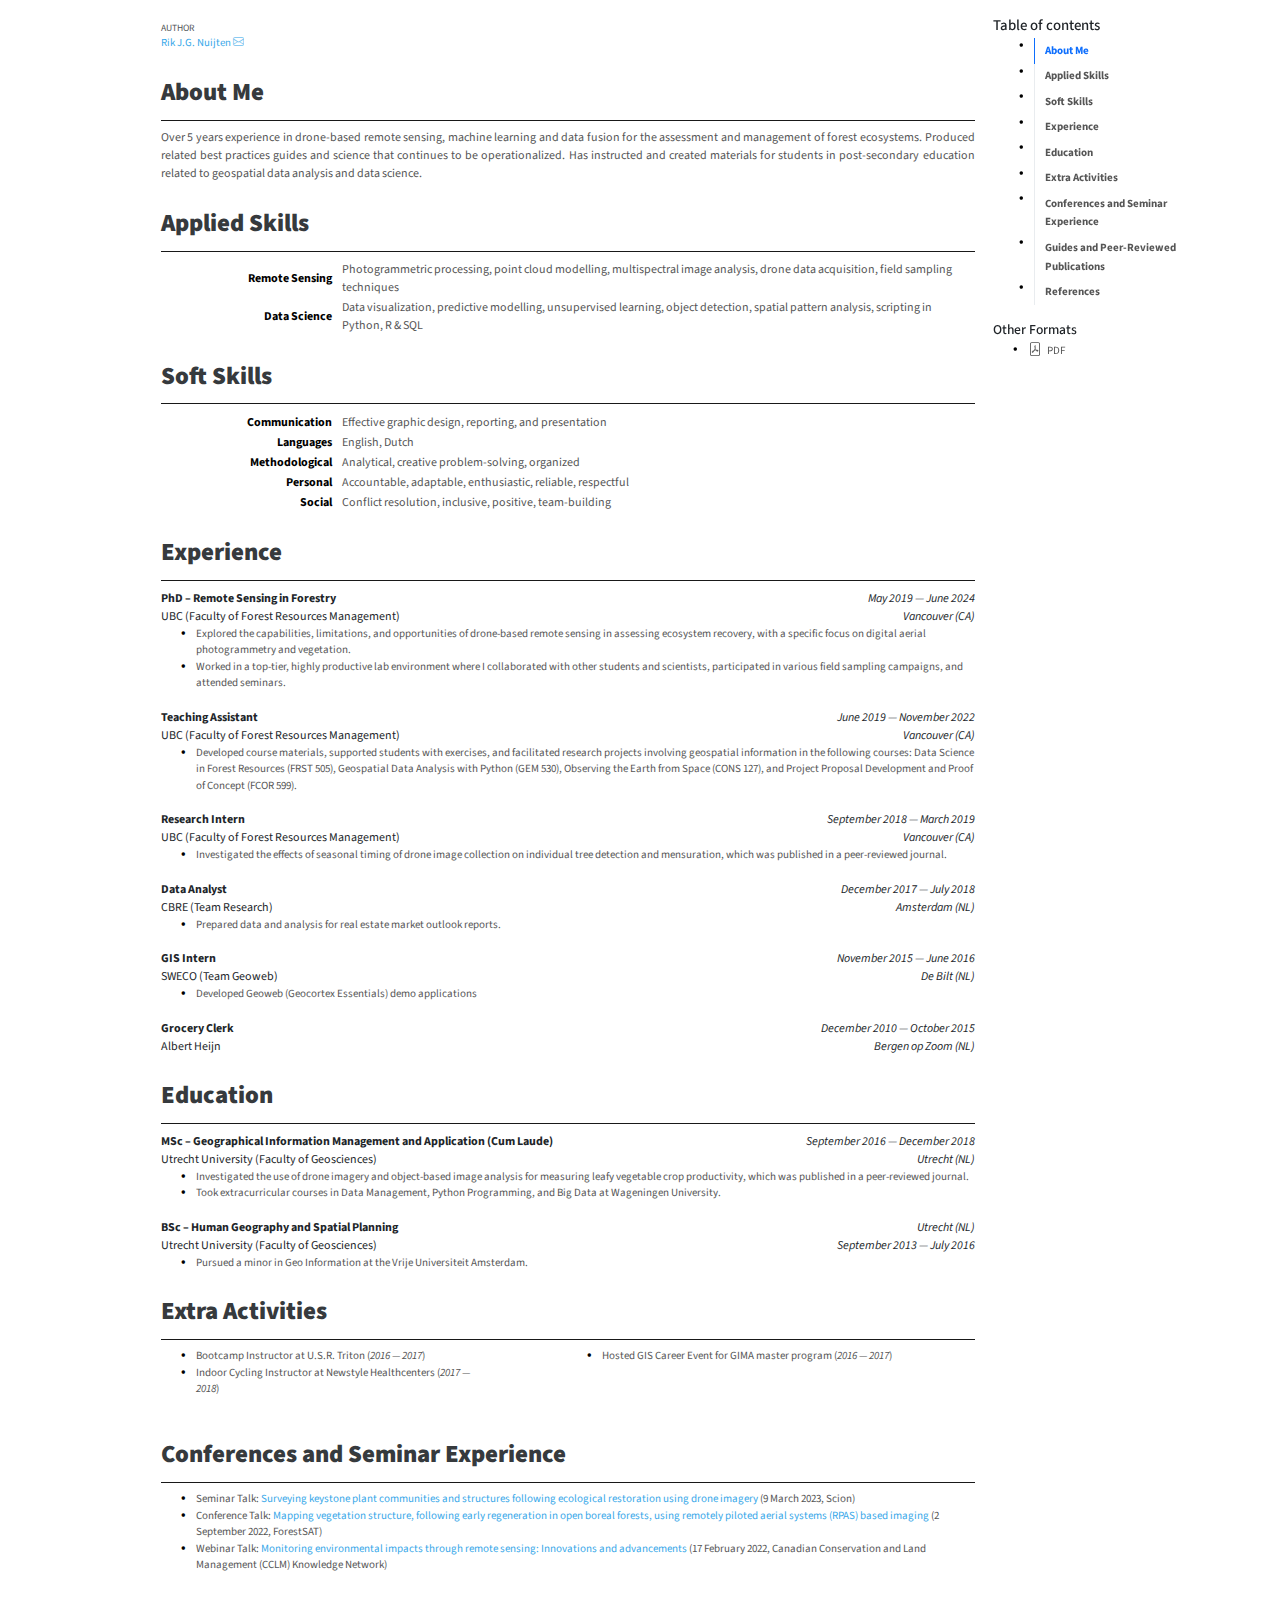
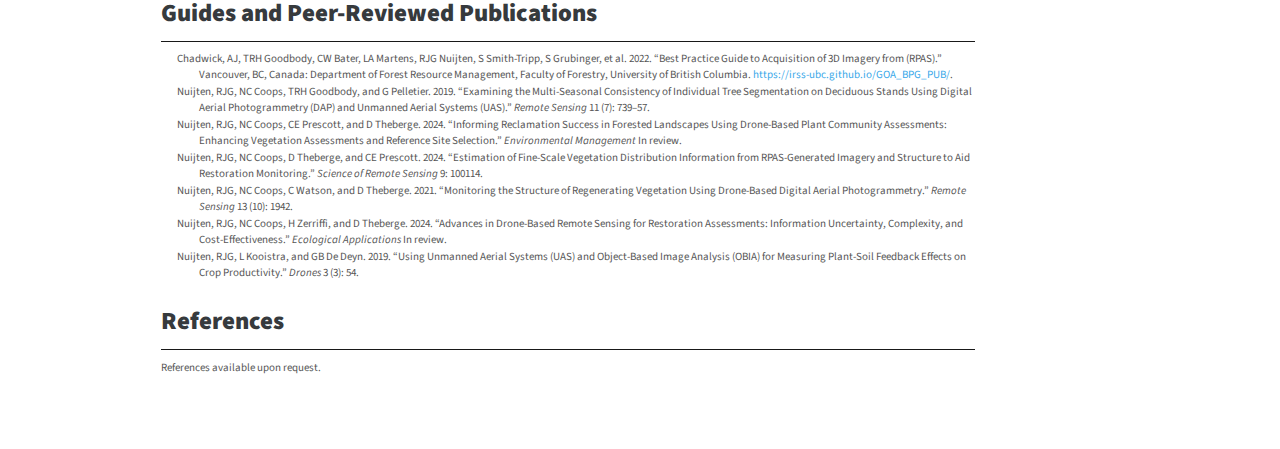
==== commit e1ecc7d9: "Update CV v0.3" ====
--- a/docs/index.html
+++ b/docs/index.html
@@ -142,7 +142,7 @@
 <strong>Data Science</strong>&nbsp;&nbsp;&nbsp;&nbsp;
 </td>
 <td>
-Data visualization, predictive modelling, unsupervised learning, object detection, spatial pattern analysis, scripting in Python &amp; R
+Data visualization, predictive modelling, unsupervised learning, object detection, spatial pattern analysis, scripting in Python, R &amp; SQL
 </td>
 </tr>
 </tbody></table>
@@ -198,16 +198,14 @@
 </section>
 <section id="experience" class="level3">
 <h3 class="anchored" data-anchor-id="experience"><strong>Experience</strong></h3>
-<p><strong>PhD – Remote Sensing in Forestry</strong> <span class="cvdate"><em>May 2019 — June 2024</em></span> <br> UBC (Faculty of Forest Resources Management <span class="cvloc"><em>Vancouver (CA)</em></span></p>
-<ul>
-<li>Explored the capabilities, limitations, and opportunities of drone-based remote sensing in assessing ecosystem recovery, with a specific focus on digital aerial photogrammetry.</li>
+<p><strong>PhD – Remote Sensing in Forestry</strong> <span class="cvdate"><em>May 2019 — June 2024</em></span> <br> UBC (Faculty of Forest Resources Management) <span class="cvloc"><em>Vancouver (CA)</em></span></p>
+<ul>
+<li>Explored the capabilities, limitations, and opportunities of drone-based remote sensing in assessing ecosystem recovery, with a specific focus on digital aerial photogrammetry and vegetation.</li>
+<li>Worked in a top-tier, highly productive lab environment where I collaborated with other students and scientists, participated in various field sampling campaigns, and attended seminars.</li>
 </ul>
 <p><strong>Teaching Assistant</strong> <span class="cvdate"><em>June 2019 — November 2022</em></span> <br> UBC (Faculty of Forest Resources Management) <span class="cvloc"><em>Vancouver (CA)</em></span></p>
 <ul>
-<li>Developed labs for Applications in Data Science in Forest Resources (FRST 505).</li>
-<li>Guest lectured in Geospatial Data Analysis with Python (GEM 530).</li>
-<li>Supported graduate students in the MGEM program with research projects involving geospatial information.</li>
-<li>Supervised exercises in Observing the Earth from Space (CONS 127) and Geospatial Data Analysis (GEM 530).</li>
+<li>Developed course materials, supported students with exercises, and facilitated research projects involving geospatial information in the following courses: Data Science in Forest Resources (FRST 505), Geospatial Data Analysis with Python (GEM 530), Observing the Earth from Space (CONS 127), and Project Proposal Development and Proof of Concept (FCOR 599).</li>
 </ul>
 <p><strong>Research Intern</strong> <span class="cvdate"><em>September 2018 — March 2019</em></span> <br> UBC (Faculty of Forest Resources Management) <span class="cvloc"><em>Vancouver (CA)</em></span></p>
 <ul>
@@ -219,7 +217,7 @@
 </ul>
 <p><strong>GIS Intern</strong> <span class="cvdate"><em>November 2015 — June 2016</em></span> <br> SWECO (Team Geoweb) <span class="cvloc"><em>De Bilt (NL)</em></span></p>
 <ul>
-<li>Developed Geoweb (Geocortex Essentials) demo applications.</li>
+<li>Developed Geoweb (Geocortex Essentials) demo applications</li>
 </ul>
 <p><strong>Grocery Clerk</strong> <span class="cvdate"><em>December 2010 — October 2015</em></span> <br> Albert Heijn <span class="cvloc"><em>Bergen op Zoom (NL)</em></span></p>
 </section>
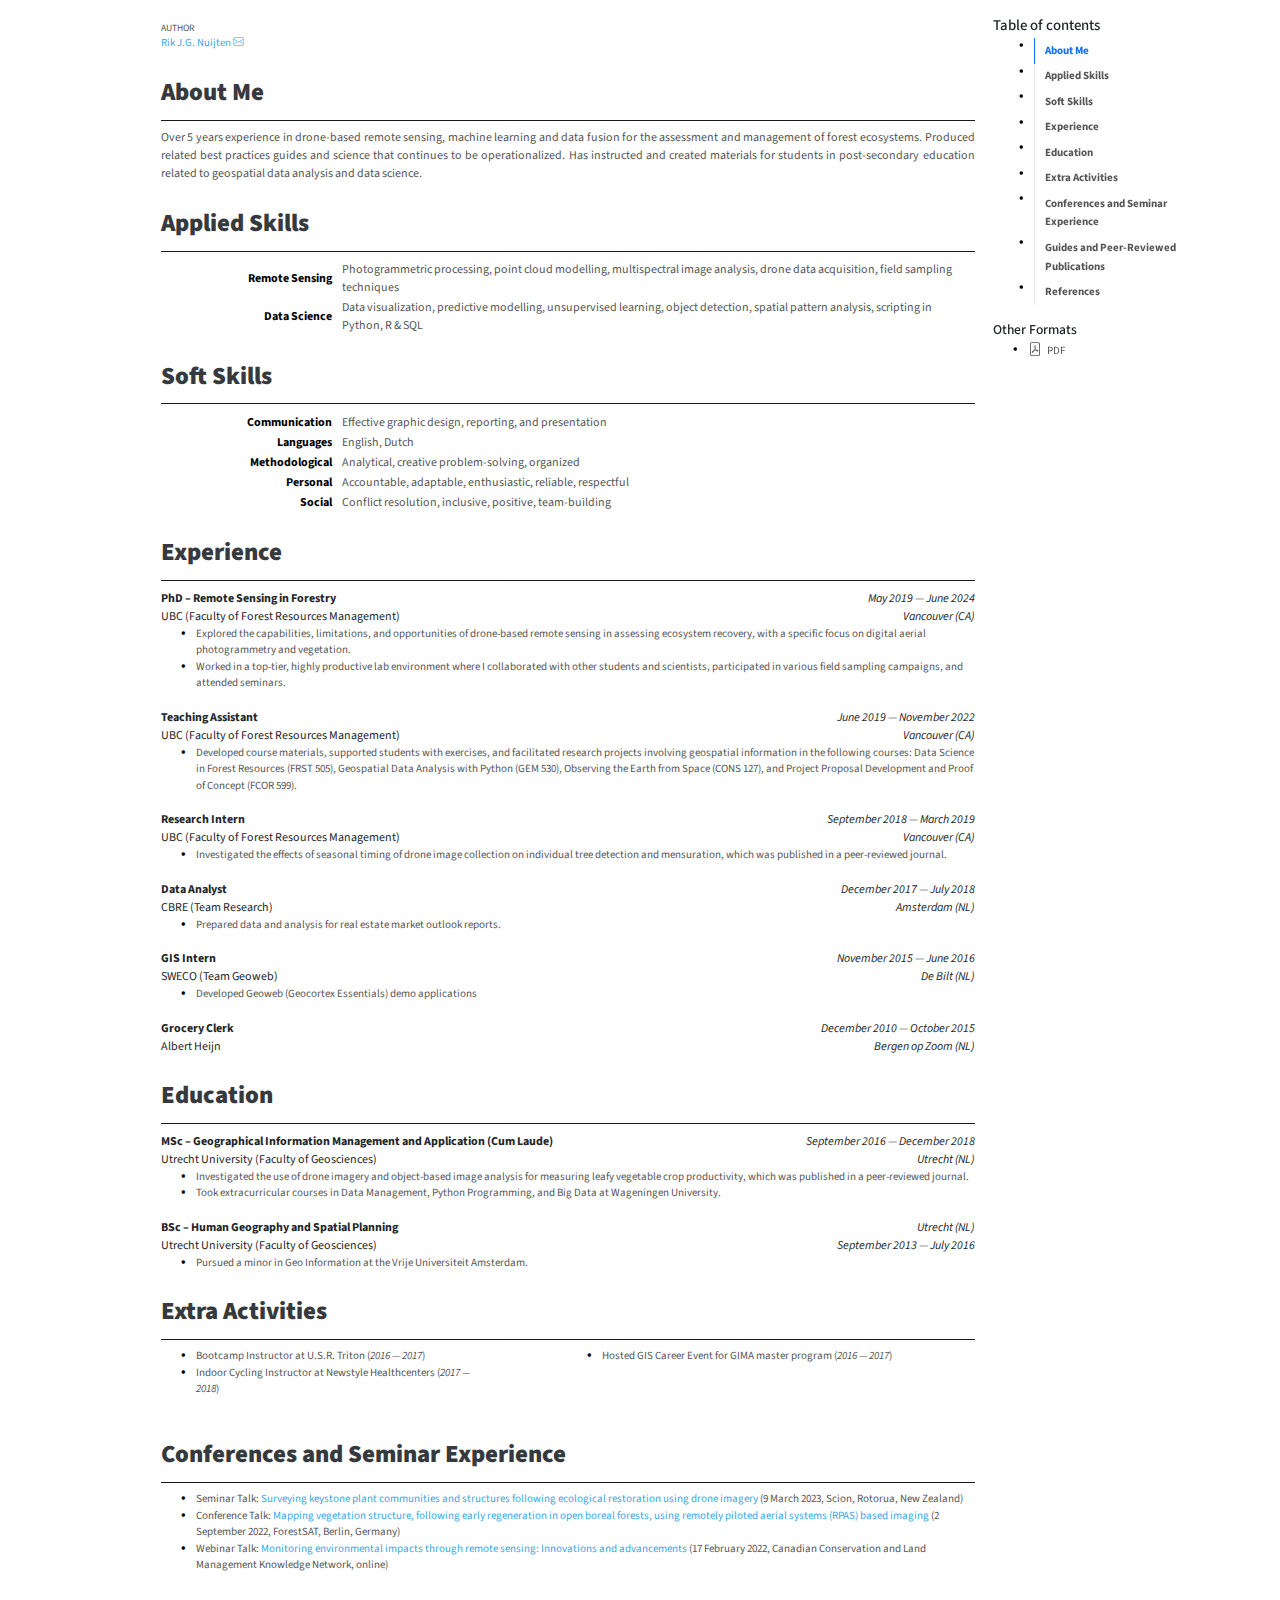
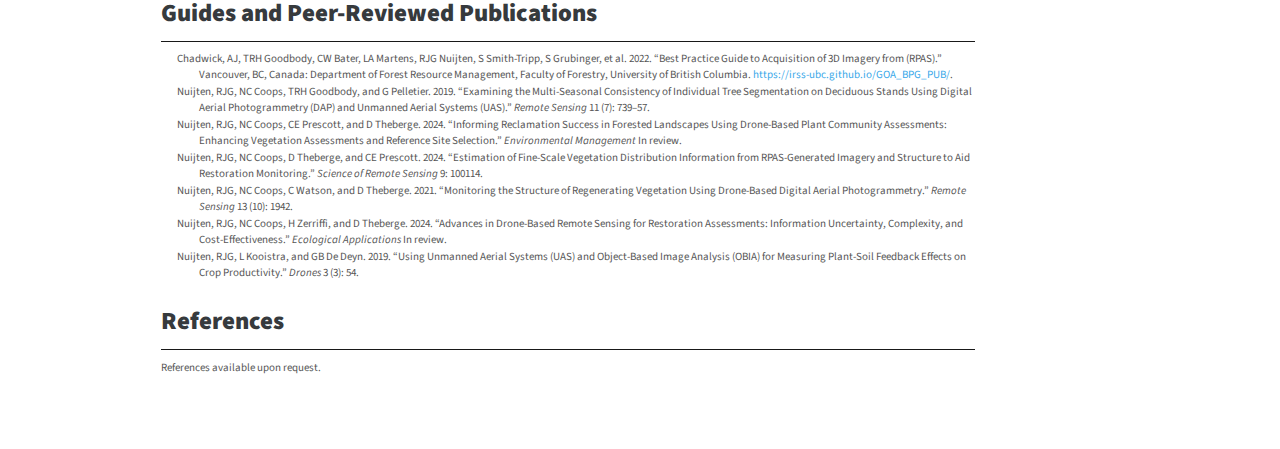
==== commit c801f8b8: "update presentations" ====
--- a/docs/index.html
+++ b/docs/index.html
@@ -253,9 +253,9 @@
 <section id="conferences-and-seminar-experience" class="level3">
 <h3 class="anchored" data-anchor-id="conferences-and-seminar-experience"><strong>Conferences and Seminar Experience</strong></h3>
 <ul>
-<li>Seminar Talk: <a href="">Surveying keystone plant communities and structures following ecological restoration using drone imagery</a> (9 March 2023, Scion)</li>
-<li>Conference Talk: <a href="https://lcluc.umd.edu/sites/default/files/9th%20ForestSAT%202022%20Conference%20Berlin%2C%20Germany%20-%20ConfTool%20Pro%20Printout.pdf">Mapping vegetation structure, following early regeneration in open boreal forests, using remotely piloted aerial systems (RPAS) based imaging</a> (2 September 2022, ForestSAT)</li>
-<li>Webinar Talk: <a href="https://www.cclmportal.ca/resource/cclm-webinar-monitoring-environmental-impacts-through-remote-sensing-innovations-and">Monitoring environmental impacts through remote sensing: Innovations and advancements</a> (17 February 2022, Canadian Conservation and Land Management (CCLM) Knowledge Network)</li>
+<li>Seminar Talk: <a href="">Surveying keystone plant communities and structures following ecological restoration using drone imagery</a> (9 March 2023, Scion, Rotorua, New Zealand)</li>
+<li>Conference Talk: <a href="https://lcluc.umd.edu/sites/default/files/9th%20ForestSAT%202022%20Conference%20Berlin%2C%20Germany%20-%20ConfTool%20Pro%20Printout.pdf">Mapping vegetation structure, following early regeneration in open boreal forests, using remotely piloted aerial systems (RPAS) based imaging</a> (2 September 2022, ForestSAT, Berlin, Germany)</li>
+<li>Webinar Talk: <a href="https://www.cclmportal.ca/resource/cclm-webinar-monitoring-environmental-impacts-through-remote-sensing-innovations-and">Monitoring environmental impacts through remote sensing: Innovations and advancements</a> (17 February 2022, Canadian Conservation and Land Management Knowledge Network, online)</li>
 </ul>
 </section>
 <section id="guides-and-peerreviewed-publications" class="level3">
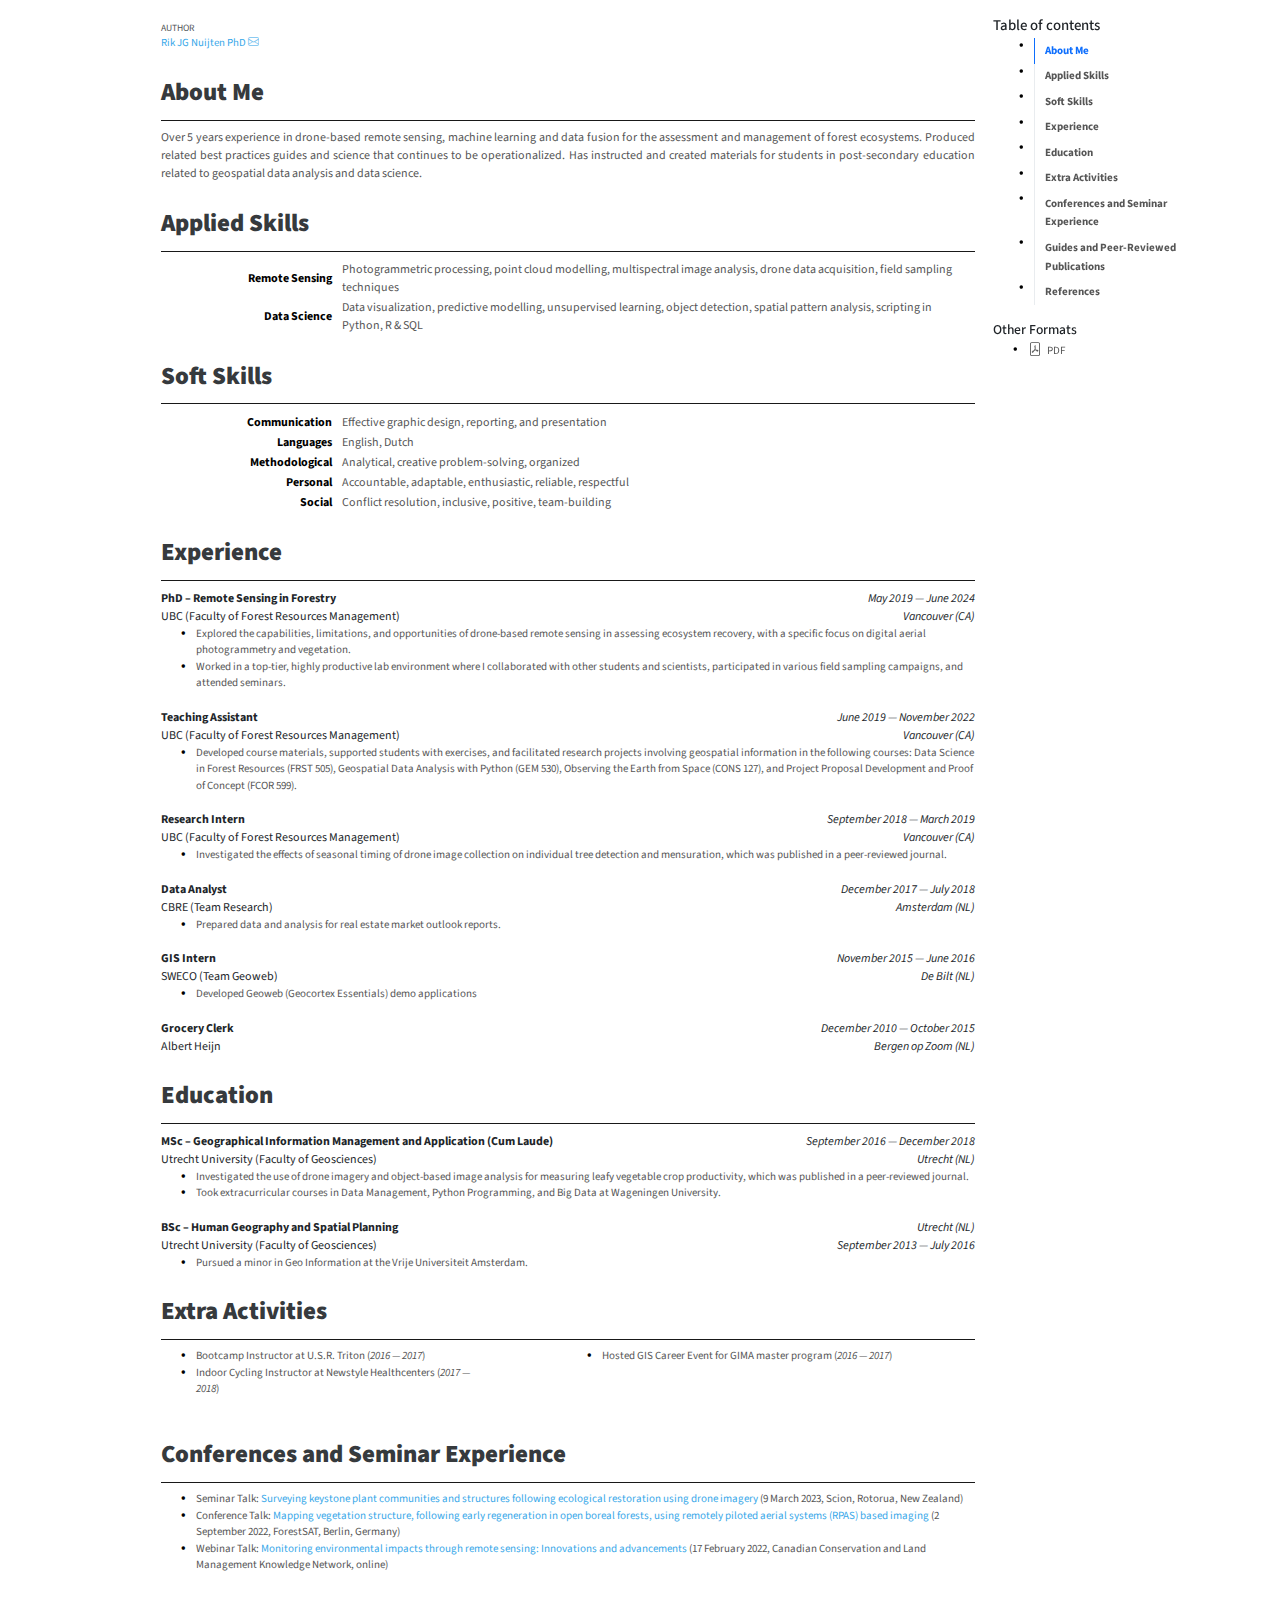
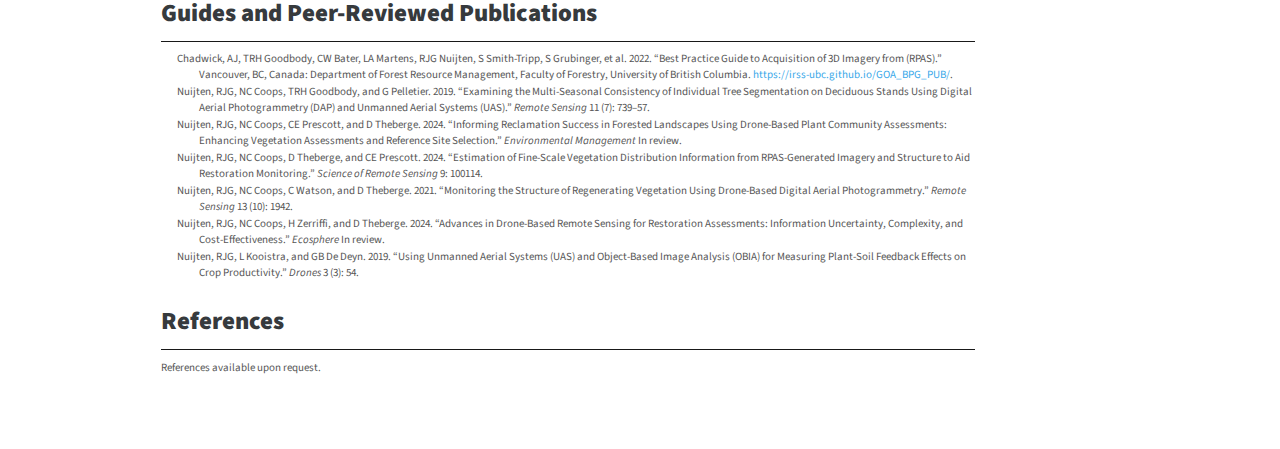
==== commit f0c33f59: "changes after phd defense" ====
--- a/docs/index.html
+++ b/docs/index.html
@@ -2,11 +2,11 @@
 <html xmlns="http://www.w3.org/1999/xhtml" lang="en" xml:lang="en"><head>
 
 <meta charset="utf-8">
-<meta name="generator" content="quarto-1.4.551">
+<meta name="generator" content="quarto-1.5.45">
 
 <meta name="viewport" content="width=device-width, initial-scale=1.0, user-scalable=yes">
 
-<meta name="author" content="Rik J.G. Nuijten">
+<meta name="author" content="Rik JG Nuijten PhD">
 
 <title>Curriculum Vitae</title>
 <style>
@@ -93,7 +93,7 @@
     <div>
     <div class="quarto-title-meta-heading">Author</div>
     <div class="quarto-title-meta-contents">
-             <p><a href="https://www.linkedin.com/in/rik-nuijten/">Rik J.G. Nuijten</a> <a href="mailto:riknuijten@live.nl" class="quarto-title-author-email"><i class="bi bi-envelope"></i></a> </p>
+             <p><a href="https://www.linkedin.com/in/rik-nuijten/">Rik JG Nuijten PhD</a> <a href="mailto:riknuijten@live.nl" class="quarto-title-author-email"><i class="bi bi-envelope"></i></a> </p>
           </div>
   </div>
     
@@ -113,7 +113,7 @@
 <img src="photo.png" alt="me" style="width: 175px; height: auto;">
 </td>
 <td style="border-bottom: 1px solid #36a7e9; vertical-align: middle; text-align: justify; margin: 0; padding: 0;">
-<span style="font-size: 2em; font-weight: 900; color: black; text-align: center; text-transform: capitalize; display: block;">Rik J.G. Nuijten</span> <br><img src="svg/email.svg" alt="Email" style="height:10px;"><a href="mailto:riknuijten@live.nl">riknuijten@live.nl</a> <span style="margin: 0 2px;">|</span> <img src="svg/phone.svg" alt="Phone" style="height:10px;"><a href="tel:+31655773010">+31-655773010</a> <span style="margin: 0 2px;">|</span> <img src="svg/linkedin.svg" alt="LinkedIn" style="height:10px;"><a href="https://www.linkedin.com/in/rik-nuijten/">rik-nuijten</a> <span style="margin: 0 2px;">|</span> <img src="svg/orcid.svg" alt="ORCID" style="height:10px;"><a href="https://orcid.org/0000-0003-3474-2224">0000-0003-3474-2224</a> <br><br><span style="color:#555555; display: block; margin: 0; padding: 0;">Over 5 years experience in drone-based remote sensing, machine learning and data fusion for the assessment and management of forest ecosystems. Produced related best practices guides and science that continues to be operationalized. Has instructed and created materials for students in post-secondary education related to geospatial data analysis and data science.</span>
+<span style="font-size: 2em; font-weight: 900; color: black; text-align: center; text-transform: capitalize; display: block;">Rik JG Nuijten PhD</span> <br><img src="svg/email.svg" alt="Email" style="height:10px;"><a href="mailto:riknuijten@live.nl">riknuijten@live.nl</a> <span style="margin: 0 2px;">|</span> <img src="svg/phone.svg" alt="Phone" style="height:10px;"><a href="tel:+31655773010">+31-655773010</a> <span style="margin: 0 2px;">|</span> <img src="svg/linkedin.svg" alt="LinkedIn" style="height:10px;"><a href="https://www.linkedin.com/in/rik-nuijten/">rik-nuijten</a> <span style="margin: 0 2px;">|</span> <img src="svg/orcid.svg" alt="ORCID" style="height:10px;"><a href="https://orcid.org/0000-0003-3474-2224">0000-0003-3474-2224</a> <br><br><span style="color:#555555; display: block; margin: 0; padding: 0;">Over 5 years experience in drone-based remote sensing, machine learning and data fusion for the assessment and management of forest ecosystems. Produced related best practices guides and science that continues to be operationalized. Has instructed and created materials for students in post-secondary education related to geospatial data analysis and data science.</span>
 </td>
 </tr>
 </tbody></table>
@@ -277,7 +277,7 @@
 Nuijten, RJG, NC Coops, C Watson, and D Theberge. 2021. <span>“Monitoring the Structure of Regenerating Vegetation Using Drone-Based Digital Aerial Photogrammetry.”</span> <em>Remote Sensing</em> 13 (10): 1942.
 </div>
 <div id="ref-nuijten_advances_2024" class="csl-entry" role="listitem">
-Nuijten, RJG, NC Coops, H Zerriffi, and D Theberge. 2024. <span>“Advances in Drone-Based Remote Sensing for Restoration Assessments: Information Uncertainty, Complexity, and Cost-Effectiveness.”</span> <em>Ecological Applications</em> In review.
+Nuijten, RJG, NC Coops, H Zerriffi, and D Theberge. 2024. <span>“Advances in Drone-Based Remote Sensing for Restoration Assessments: Information Uncertainty, Complexity, and Cost-Effectiveness.”</span> <em>Ecosphere</em> In review.
 </div>
 <div id="ref-nuijten_using_2019" class="csl-entry" role="listitem">
 Nuijten, RJG, L Kooistra, and GB De Deyn. 2019. <span>“Using Unmanned Aerial Systems (UAS) and Object-Based Image Analysis (OBIA) for Measuring Plant-Soil Feedback Effects on Crop Productivity.”</span> <em>Drones</em> 3 (3): 54.
@@ -326,18 +326,7 @@
     }
     return false;
   }
-  const clipboard = new window.ClipboardJS('.code-copy-button', {
-    text: function(trigger) {
-      const codeEl = trigger.previousElementSibling.cloneNode(true);
-      for (const childEl of codeEl.children) {
-        if (isCodeAnnotation(childEl)) {
-          childEl.remove();
-        }
-      }
-      return codeEl.innerText;
-    }
-  });
-  clipboard.on('success', function(e) {
+  const onCopySuccess = function(e) {
     // button target
     const button = e.trigger;
     // don't keep focus
@@ -369,7 +358,29 @@
     }, 1000);
     // clear code selection
     e.clearSelection();
+  }
+  const getTextToCopy = function(trigger) {
+      const codeEl = trigger.previousElementSibling.cloneNode(true);
+      for (const childEl of codeEl.children) {
+        if (isCodeAnnotation(childEl)) {
+          childEl.remove();
+        }
+      }
+      return codeEl.innerText;
+  }
+  const clipboard = new window.ClipboardJS('.code-copy-button:not([data-in-quarto-modal])', {
+    text: getTextToCopy
   });
+  clipboard.on('success', onCopySuccess);
+  if (window.document.getElementById('quarto-embedded-source-code-modal')) {
+    // For code content inside modals, clipBoardJS needs to be initialized with a container option
+    // TODO: Check when it could be a function (https://github.com/zenorocha/clipboard.js/issues/860)
+    const clipboardModal = new window.ClipboardJS('.code-copy-button[data-in-quarto-modal]', {
+      text: getTextToCopy,
+      container: window.document.getElementById('quarto-embedded-source-code-modal')
+    });
+    clipboardModal.on('success', onCopySuccess);
+  }
     var localhostRegex = new RegExp(/^(?:http|https):\/\/localhost\:?[0-9]*\//);
     var mailtoRegex = new RegExp(/^mailto:/);
       var filterRegex = new RegExp('/' + window.location.host + '/');
@@ -377,7 +388,7 @@
         return filterRegex.test(href) || localhostRegex.test(href) || mailtoRegex.test(href);
     }
     // Inspect non-navigation links and adorn them if external
- 	var links = window.document.querySelectorAll('a[href]:not(.nav-link):not(.navbar-brand):not(.toc-action):not(.sidebar-link):not(.sidebar-item-toggle):not(.pagination-link):not(.no-external):not([aria-hidden]):not(.dropdown-item):not(.quarto-navigation-tool)');
+ 	var links = window.document.querySelectorAll('a[href]:not(.nav-link):not(.navbar-brand):not(.toc-action):not(.sidebar-link):not(.sidebar-item-toggle):not(.pagination-link):not(.no-external):not([aria-hidden]):not(.dropdown-item):not(.quarto-navigation-tool):not(.about-link)');
     for (var i=0; i<links.length; i++) {
       const link = links[i];
       if (!isInternal(link.href)) {
--- a/docs/index_files/libs/quarto-html/quarto-syntax-highlighting.css
+++ b/docs/index_files/libs/quarto-html/quarto-syntax-highlighting.css
@@ -85,6 +85,7 @@
 
 code span.cf {
   color: #003B4F;
+  font-weight: bold;
   font-style: inherit;
 }
 
@@ -193,6 +194,7 @@
 
 code span.kw {
   color: #003B4F;
+  font-weight: bold;
   font-style: inherit;
 }
 
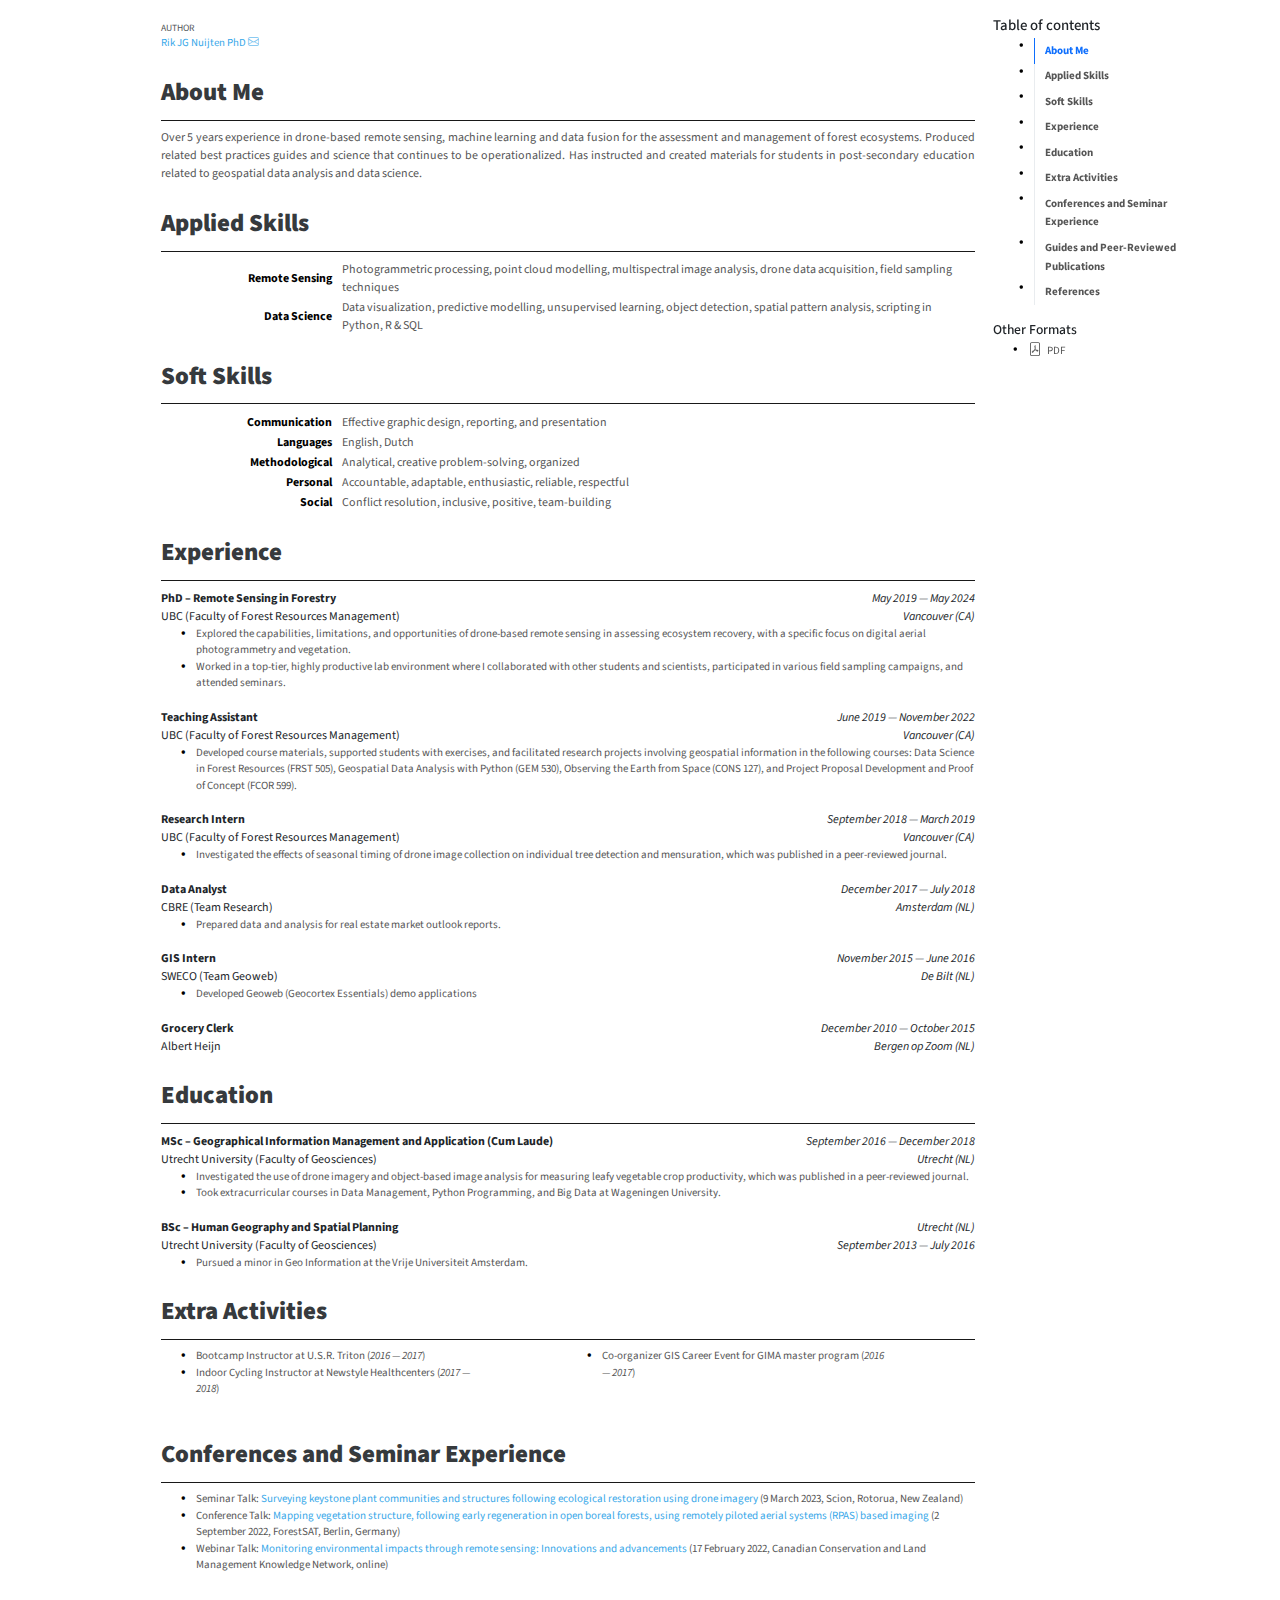
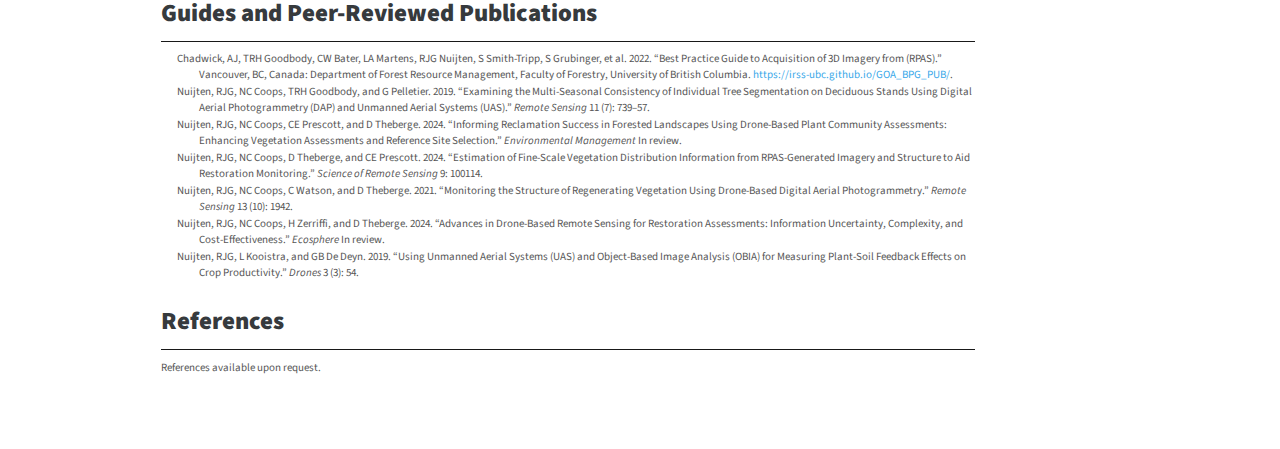
==== commit 1babfd08: "update following phd defense" ====
--- a/docs/index.html
+++ b/docs/index.html
@@ -198,7 +198,7 @@
 </section>
 <section id="experience" class="level3">
 <h3 class="anchored" data-anchor-id="experience"><strong>Experience</strong></h3>
-<p><strong>PhD – Remote Sensing in Forestry</strong> <span class="cvdate"><em>May 2019 — June 2024</em></span> <br> UBC (Faculty of Forest Resources Management) <span class="cvloc"><em>Vancouver (CA)</em></span></p>
+<p><strong>PhD – Remote Sensing in Forestry</strong> <span class="cvdate"><em>May 2019 — May 2024</em></span> <br> UBC (Faculty of Forest Resources Management) <span class="cvloc"><em>Vancouver (CA)</em></span></p>
 <ul>
 <li>Explored the capabilities, limitations, and opportunities of drone-based remote sensing in assessing ecosystem recovery, with a specific focus on digital aerial photogrammetry and vegetation.</li>
 <li>Worked in a top-tier, highly productive lab environment where I collaborated with other students and scientists, participated in various field sampling campaigns, and attended seminars.</li>
@@ -245,7 +245,7 @@
 <!-- empty column to create gap -->
 </div><div class="column" style="width:40%;">
 <ul>
-<li>Hosted GIS Career Event for GIMA master program (<em>2016 — 2017</em>)</li>
+<li>Co-organizer GIS Career Event for GIMA master program (<em>2016 — 2017</em>)</li>
 </ul>
 </div>
 </div>
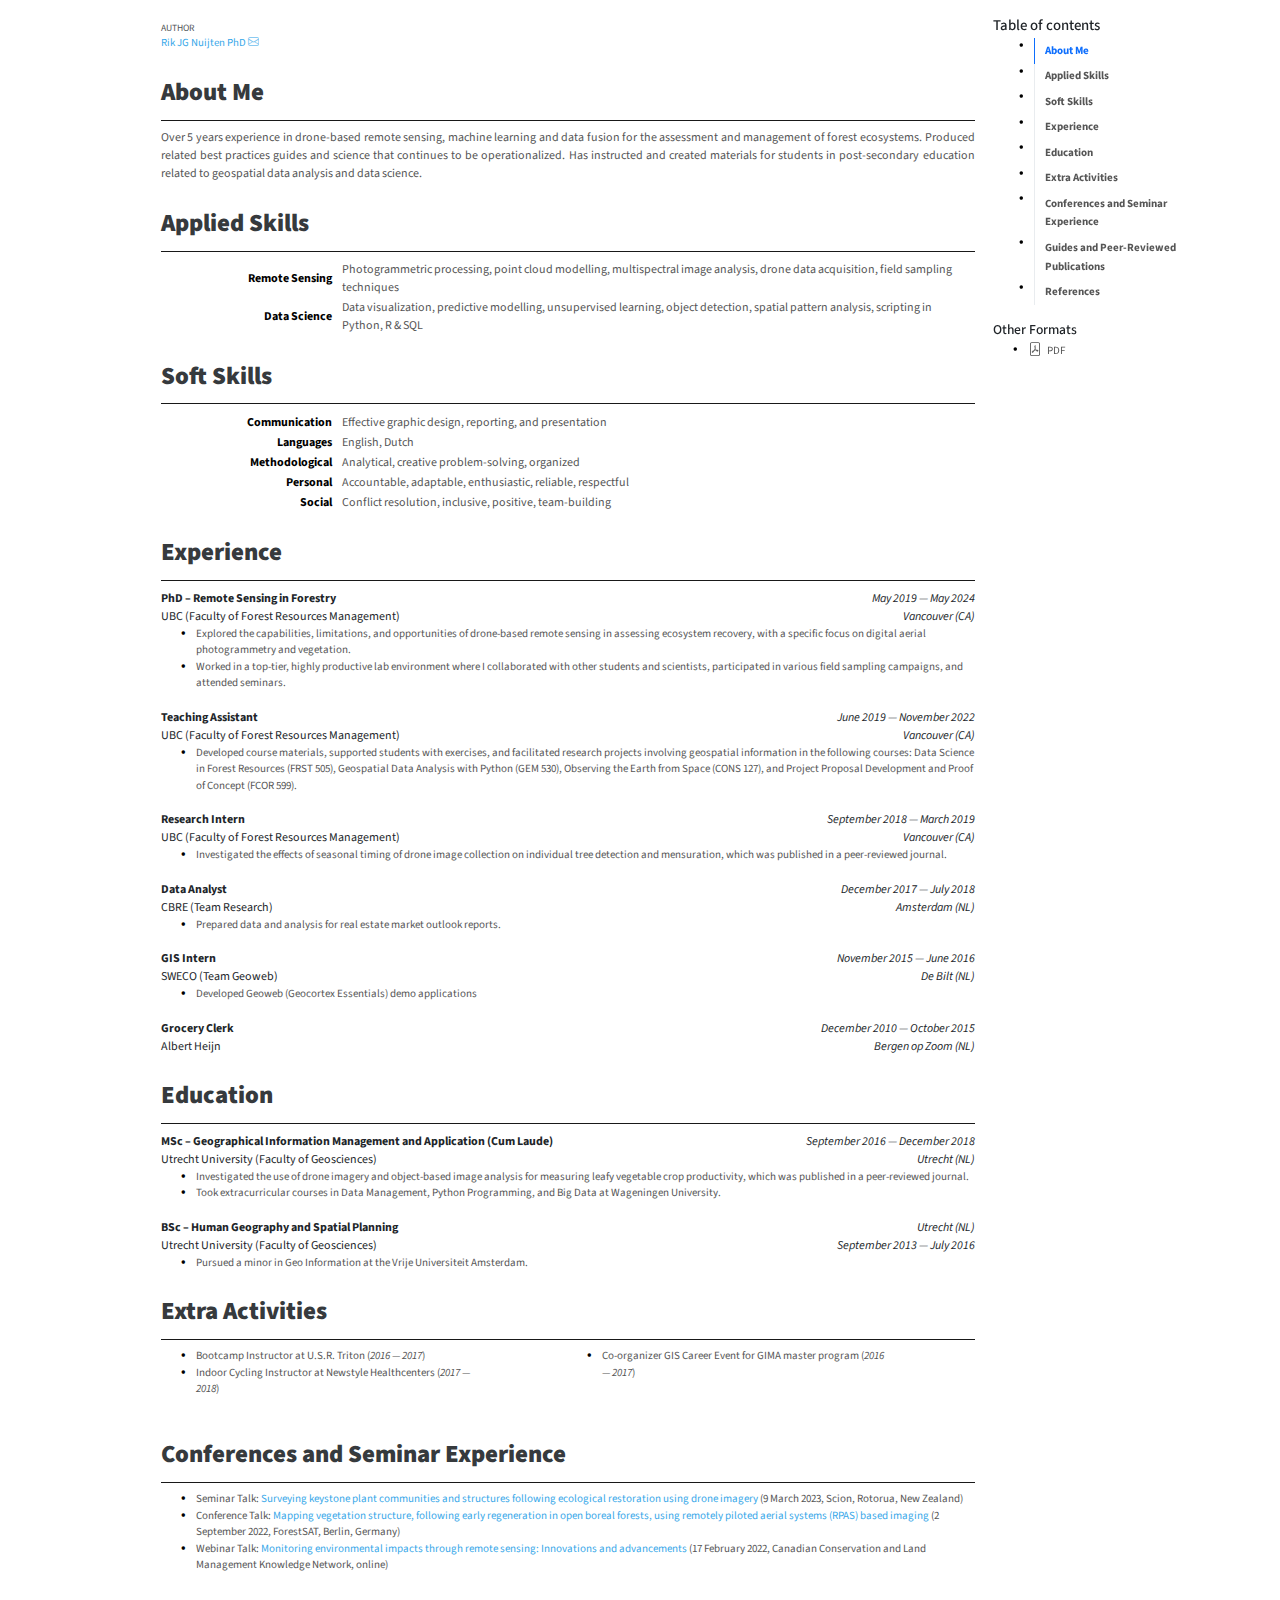
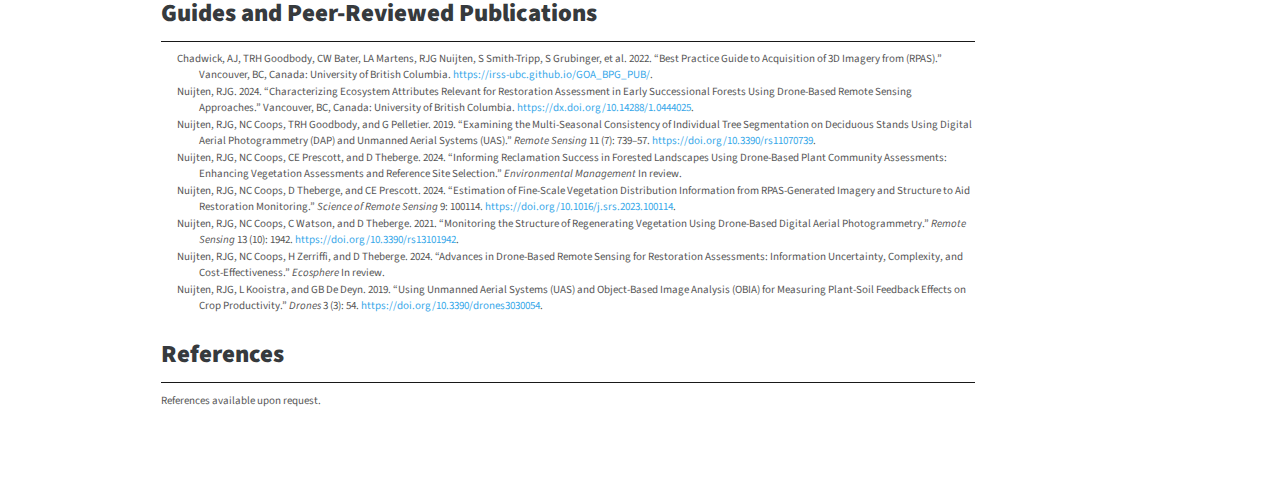
==== commit 0cdd437c: "added dissertation to bib" ====
--- a/docs/index.html
+++ b/docs/index.html
@@ -262,25 +262,28 @@
 <h3 class="anchored" data-anchor-id="guides-and-peerreviewed-publications"><strong>Guides and Peer‑Reviewed Publications</strong></h3>
 <div id="refs" class="references csl-bib-body hanging-indent" data-entry-spacing="0" role="list">
 <div id="ref-chadwick_best_2022" class="csl-entry" role="listitem">
-Chadwick, AJ, TRH Goodbody, CW Bater, LA Martens, RJG Nuijten, S Smith-Tripp, S Grubinger, et al. 2022. <span>“Best Practice Guide to Acquisition of 3D Imagery from (RPAS).”</span> Vancouver, BC, Canada: Department of Forest Resource Management, Faculty of Forestry, University of British Columbia. <a href="https://irss-ubc.github.io/GOA_BPG_PUB/">https://irss-ubc.github.io/GOA_BPG_PUB/</a>.
+Chadwick, AJ, TRH Goodbody, CW Bater, LA Martens, RJG Nuijten, S Smith-Tripp, S Grubinger, et al. 2022. <span>“Best Practice Guide to Acquisition of 3D Imagery from (RPAS).”</span> Vancouver, BC, Canada: University of British Columbia. <a href="https://irss-ubc.github.io/GOA_BPG_PUB/">https://irss-ubc.github.io/GOA_BPG_PUB/</a>.
+</div>
+<div id="ref-nuijten_thesis_2024" class="csl-entry" role="listitem">
+Nuijten, RJG. 2024. <span>“Characterizing Ecosystem Attributes Relevant for Restoration Assessment in Early Successional Forests Using Drone-Based Remote Sensing Approaches.”</span> Vancouver, BC, Canada: University of British Columbia. <a href="https://dx.doi.org/10.14288/1.0444025">https://dx.doi.org/10.14288/1.0444025</a>.
 </div>
 <div id="ref-nuijten_examining_2019" class="csl-entry" role="listitem">
-Nuijten, RJG, NC Coops, TRH Goodbody, and G Pelletier. 2019. <span>“Examining the Multi-Seasonal Consistency of Individual Tree Segmentation on Deciduous Stands Using Digital Aerial Photogrammetry (DAP) and Unmanned Aerial Systems (UAS).”</span> <em>Remote Sensing</em> 11 (7): 739–57.
+Nuijten, RJG, NC Coops, TRH Goodbody, and G Pelletier. 2019. <span>“Examining the Multi-Seasonal Consistency of Individual Tree Segmentation on Deciduous Stands Using Digital Aerial Photogrammetry (DAP) and Unmanned Aerial Systems (UAS).”</span> <em>Remote Sensing</em> 11 (7): 739–57. <a href="https://doi.org/10.3390/rs11070739">https://doi.org/10.3390/rs11070739</a>.
 </div>
 <div id="ref-nuijten_informing_2024" class="csl-entry" role="listitem">
 Nuijten, RJG, NC Coops, CE Prescott, and D Theberge. 2024. <span>“Informing Reclamation Success in Forested Landscapes Using Drone-Based Plant Community Assessments: Enhancing Vegetation Assessments and Reference Site Selection.”</span> <em>Environmental Management</em> In review.
 </div>
 <div id="ref-nuijten_estimation_2024" class="csl-entry" role="listitem">
-Nuijten, RJG, NC Coops, D Theberge, and CE Prescott. 2024. <span>“Estimation of Fine-Scale Vegetation Distribution Information from RPAS-Generated Imagery and Structure to Aid Restoration Monitoring.”</span> <em>Science of Remote Sensing</em> 9: 100114.
+Nuijten, RJG, NC Coops, D Theberge, and CE Prescott. 2024. <span>“Estimation of Fine-Scale Vegetation Distribution Information from RPAS-Generated Imagery and Structure to Aid Restoration Monitoring.”</span> <em>Science of Remote Sensing</em> 9: 100114. <a href="https://doi.org/10.1016/j.srs.2023.100114">https://doi.org/10.1016/j.srs.2023.100114</a>.
 </div>
 <div id="ref-nuijten_monitoring_2021" class="csl-entry" role="listitem">
-Nuijten, RJG, NC Coops, C Watson, and D Theberge. 2021. <span>“Monitoring the Structure of Regenerating Vegetation Using Drone-Based Digital Aerial Photogrammetry.”</span> <em>Remote Sensing</em> 13 (10): 1942.
+Nuijten, RJG, NC Coops, C Watson, and D Theberge. 2021. <span>“Monitoring the Structure of Regenerating Vegetation Using Drone-Based Digital Aerial Photogrammetry.”</span> <em>Remote Sensing</em> 13 (10): 1942. <a href="https://doi.org/10.3390/rs13101942">https://doi.org/10.3390/rs13101942</a>.
 </div>
 <div id="ref-nuijten_advances_2024" class="csl-entry" role="listitem">
 Nuijten, RJG, NC Coops, H Zerriffi, and D Theberge. 2024. <span>“Advances in Drone-Based Remote Sensing for Restoration Assessments: Information Uncertainty, Complexity, and Cost-Effectiveness.”</span> <em>Ecosphere</em> In review.
 </div>
 <div id="ref-nuijten_using_2019" class="csl-entry" role="listitem">
-Nuijten, RJG, L Kooistra, and GB De Deyn. 2019. <span>“Using Unmanned Aerial Systems (UAS) and Object-Based Image Analysis (OBIA) for Measuring Plant-Soil Feedback Effects on Crop Productivity.”</span> <em>Drones</em> 3 (3): 54.
+Nuijten, RJG, L Kooistra, and GB De Deyn. 2019. <span>“Using Unmanned Aerial Systems (UAS) and Object-Based Image Analysis (OBIA) for Measuring Plant-Soil Feedback Effects on Crop Productivity.”</span> <em>Drones</em> 3 (3): 54. <a href="https://doi.org/10.3390/drones3030054">https://doi.org/10.3390/drones3030054</a>.
 </div>
 </div>
 </section>
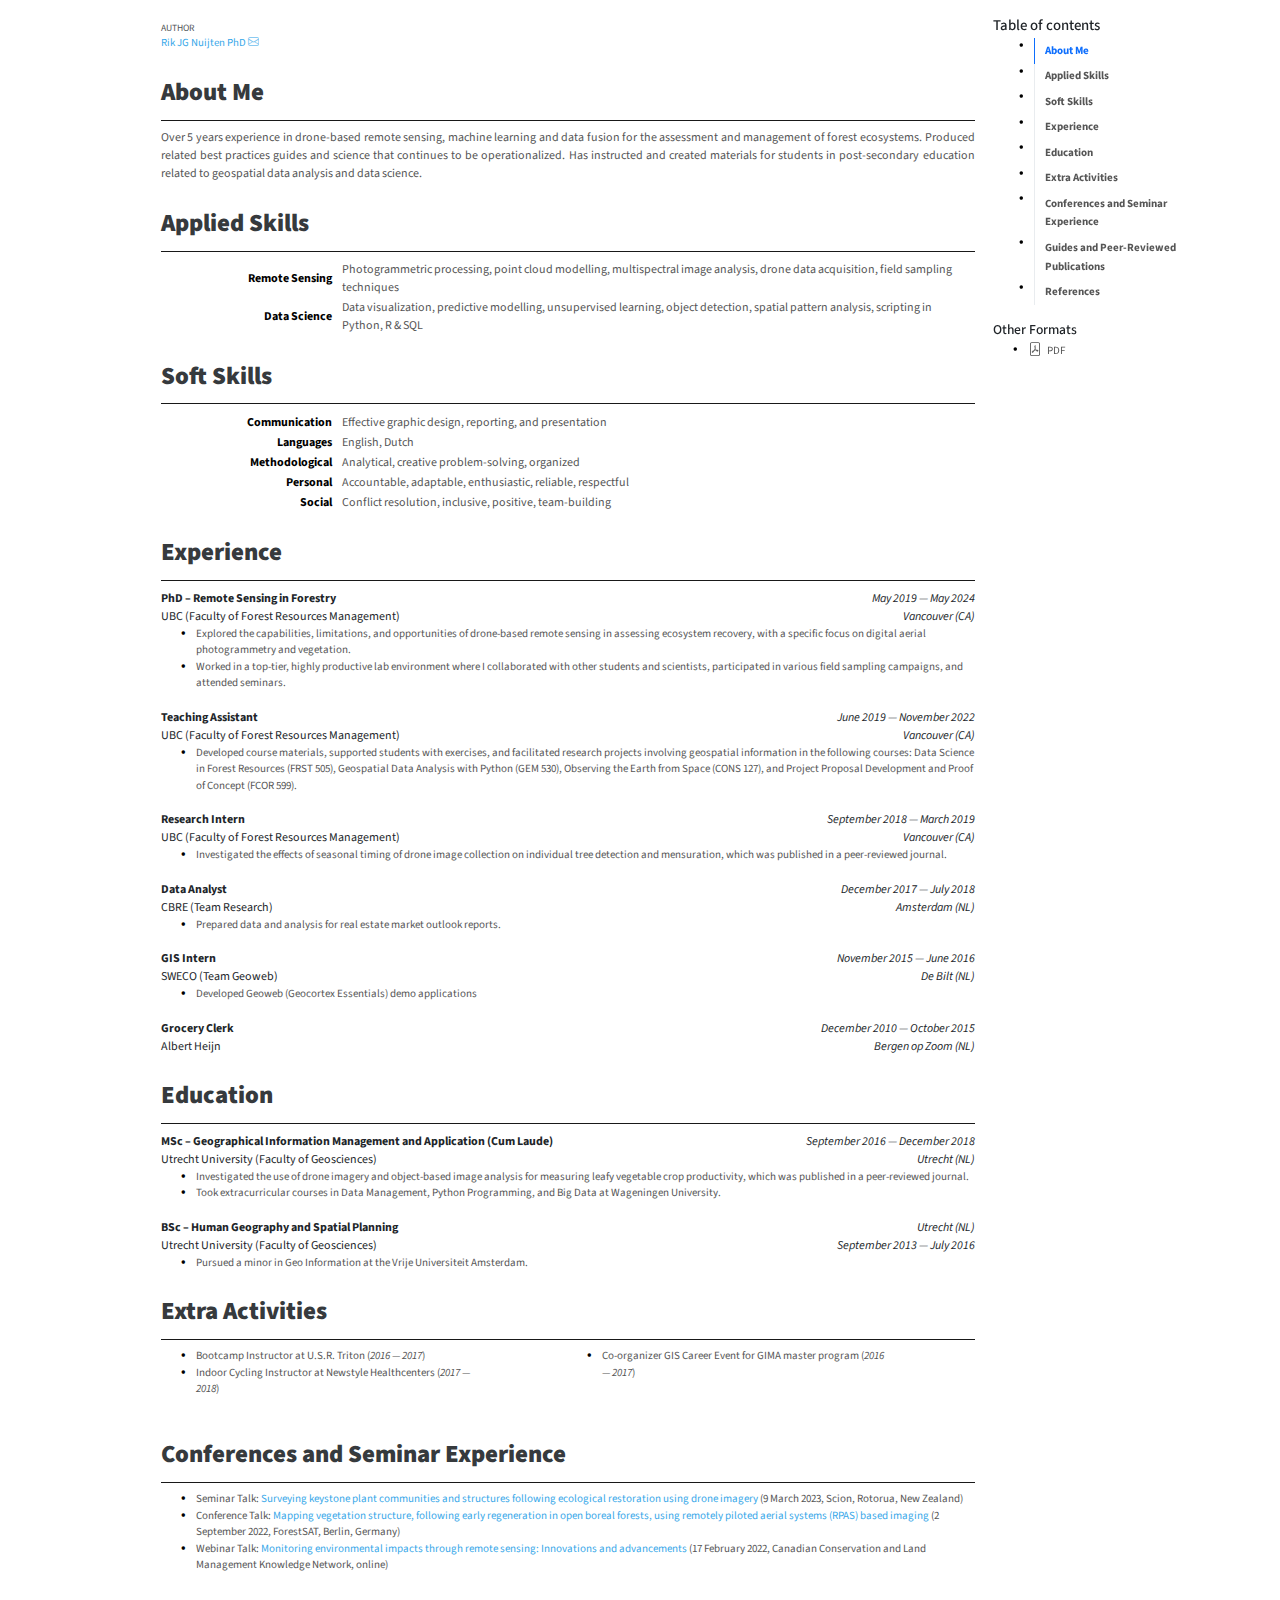
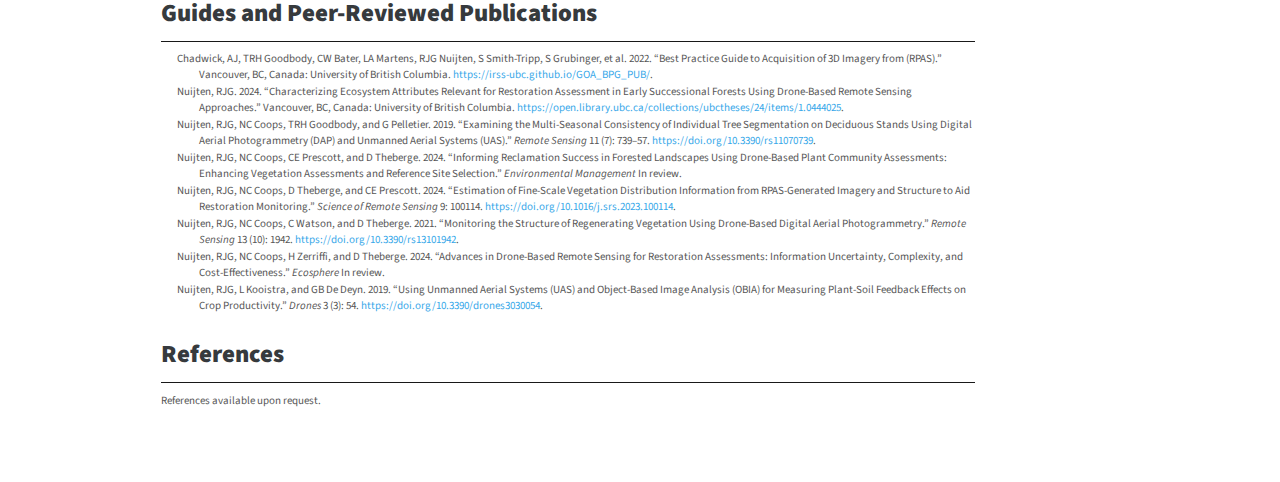
==== commit 58ca8593: "add working thesis link to bib" ====
--- a/docs/index.html
+++ b/docs/index.html
@@ -265,7 +265,7 @@
 Chadwick, AJ, TRH Goodbody, CW Bater, LA Martens, RJG Nuijten, S Smith-Tripp, S Grubinger, et al. 2022. <span>“Best Practice Guide to Acquisition of 3D Imagery from (RPAS).”</span> Vancouver, BC, Canada: University of British Columbia. <a href="https://irss-ubc.github.io/GOA_BPG_PUB/">https://irss-ubc.github.io/GOA_BPG_PUB/</a>.
 </div>
 <div id="ref-nuijten_thesis_2024" class="csl-entry" role="listitem">
-Nuijten, RJG. 2024. <span>“Characterizing Ecosystem Attributes Relevant for Restoration Assessment in Early Successional Forests Using Drone-Based Remote Sensing Approaches.”</span> Vancouver, BC, Canada: University of British Columbia. <a href="https://dx.doi.org/10.14288/1.0444025">https://dx.doi.org/10.14288/1.0444025</a>.
+Nuijten, RJG. 2024. <span>“Characterizing Ecosystem Attributes Relevant for Restoration Assessment in Early Successional Forests Using Drone-Based Remote Sensing Approaches.”</span> Vancouver, BC, Canada: University of British Columbia. <a href="https://open.library.ubc.ca/collections/ubctheses/24/items/1.0444025">https://open.library.ubc.ca/collections/ubctheses/24/items/1.0444025</a>.
 </div>
 <div id="ref-nuijten_examining_2019" class="csl-entry" role="listitem">
 Nuijten, RJG, NC Coops, TRH Goodbody, and G Pelletier. 2019. <span>“Examining the Multi-Seasonal Consistency of Individual Tree Segmentation on Deciduous Stands Using Digital Aerial Photogrammetry (DAP) and Unmanned Aerial Systems (UAS).”</span> <em>Remote Sensing</em> 11 (7): 739–57. <a href="https://doi.org/10.3390/rs11070739">https://doi.org/10.3390/rs11070739</a>.
